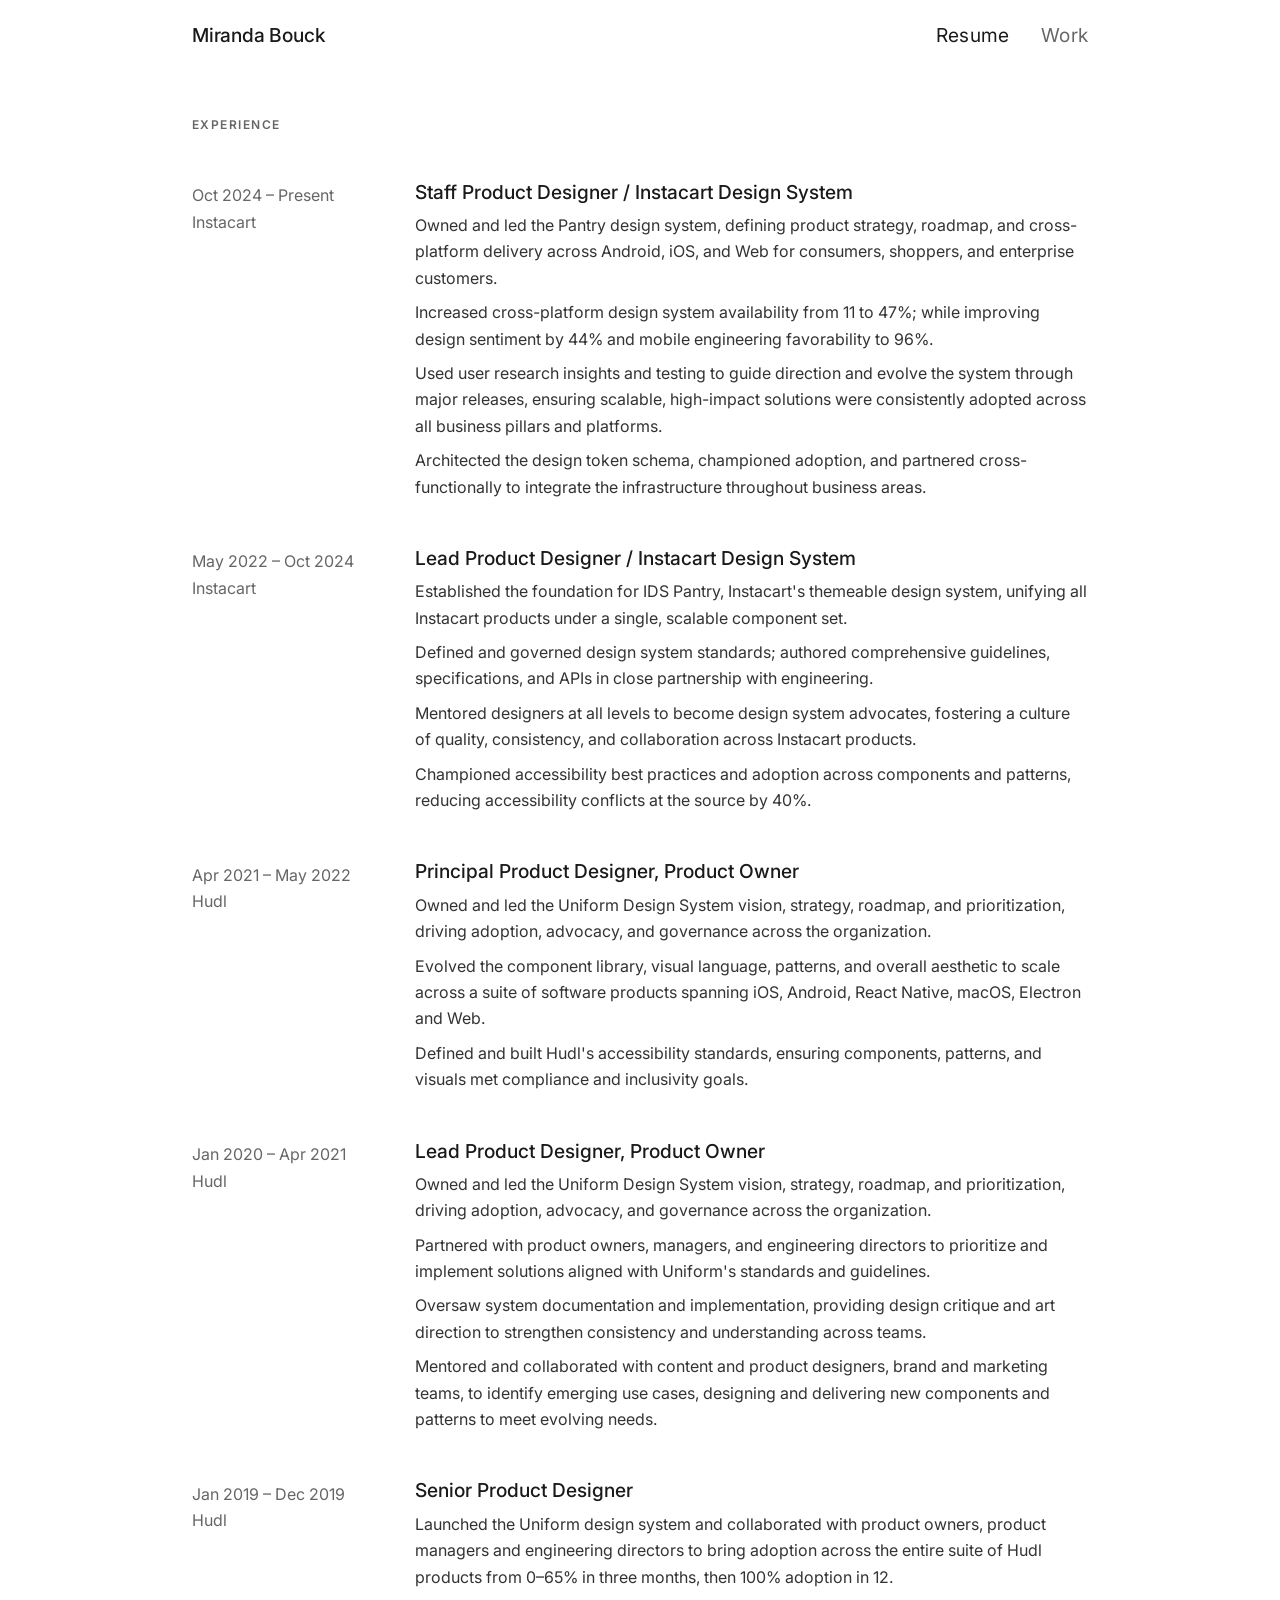
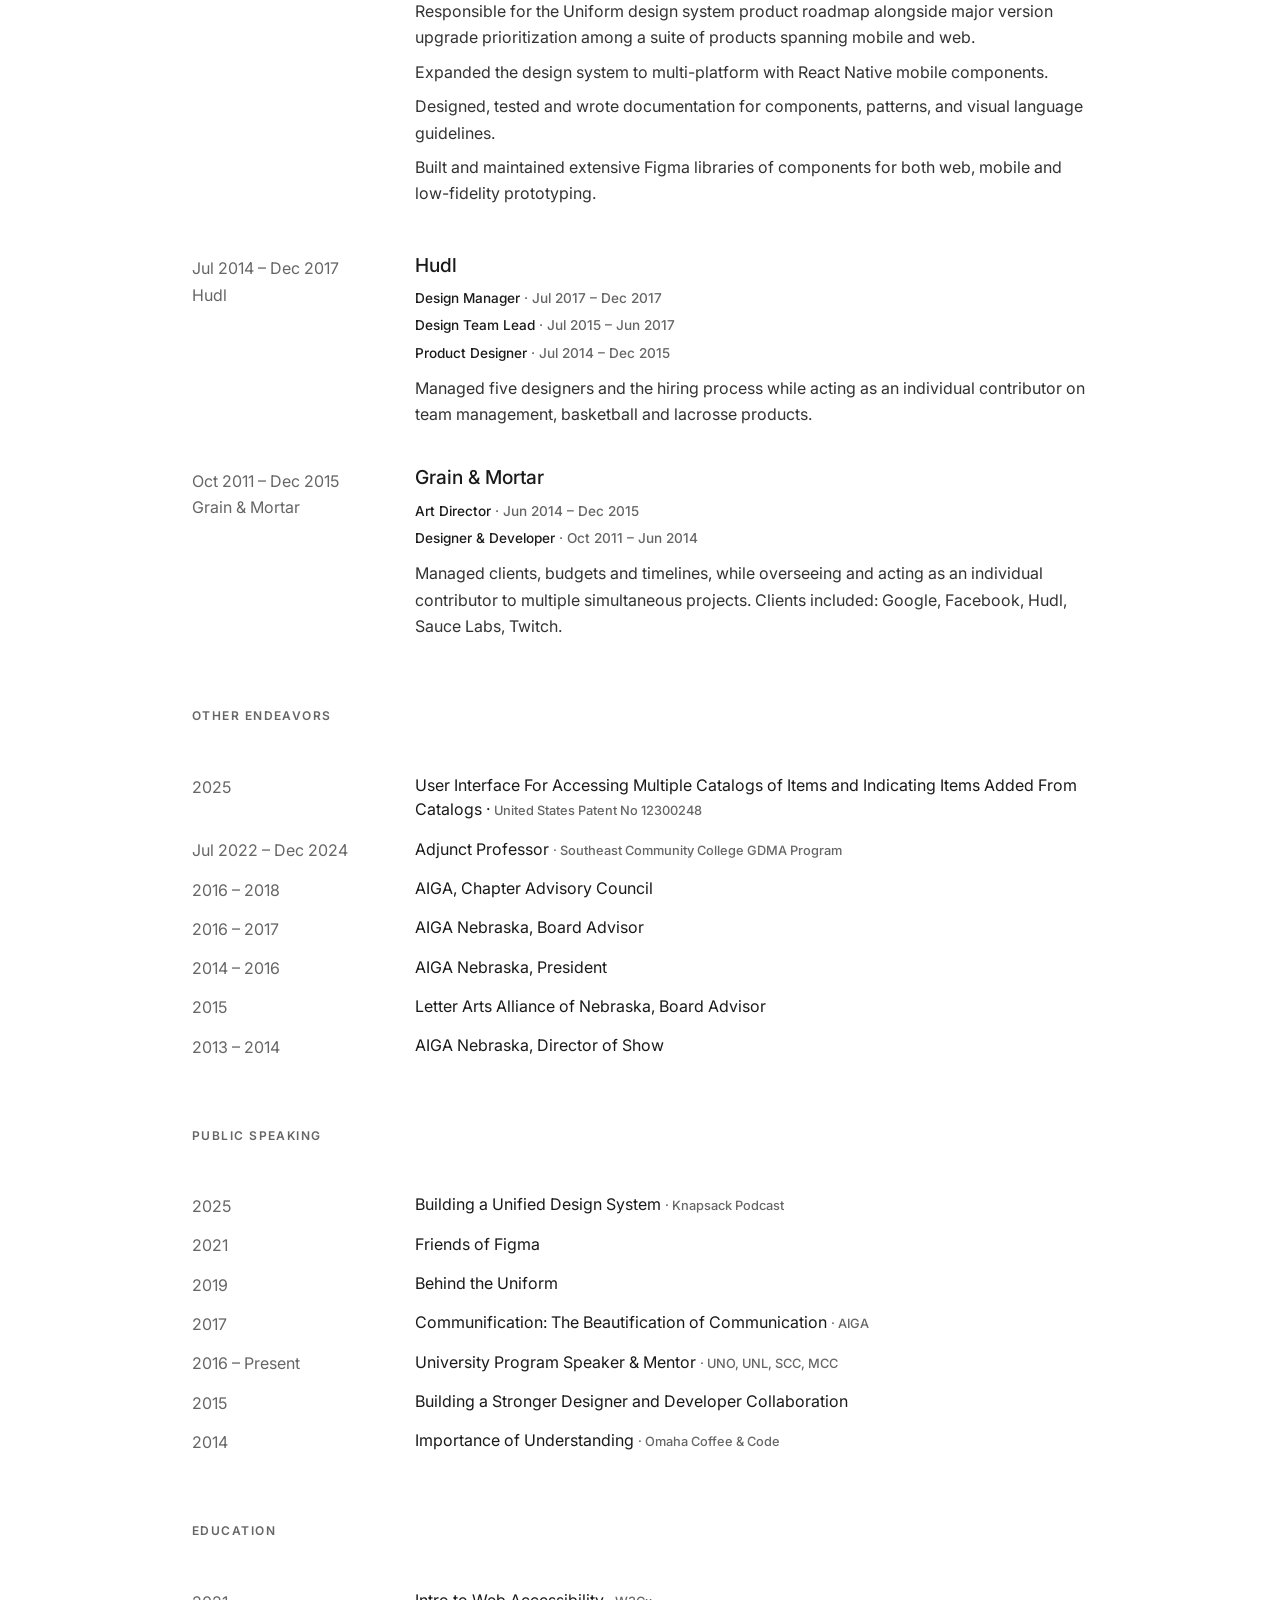
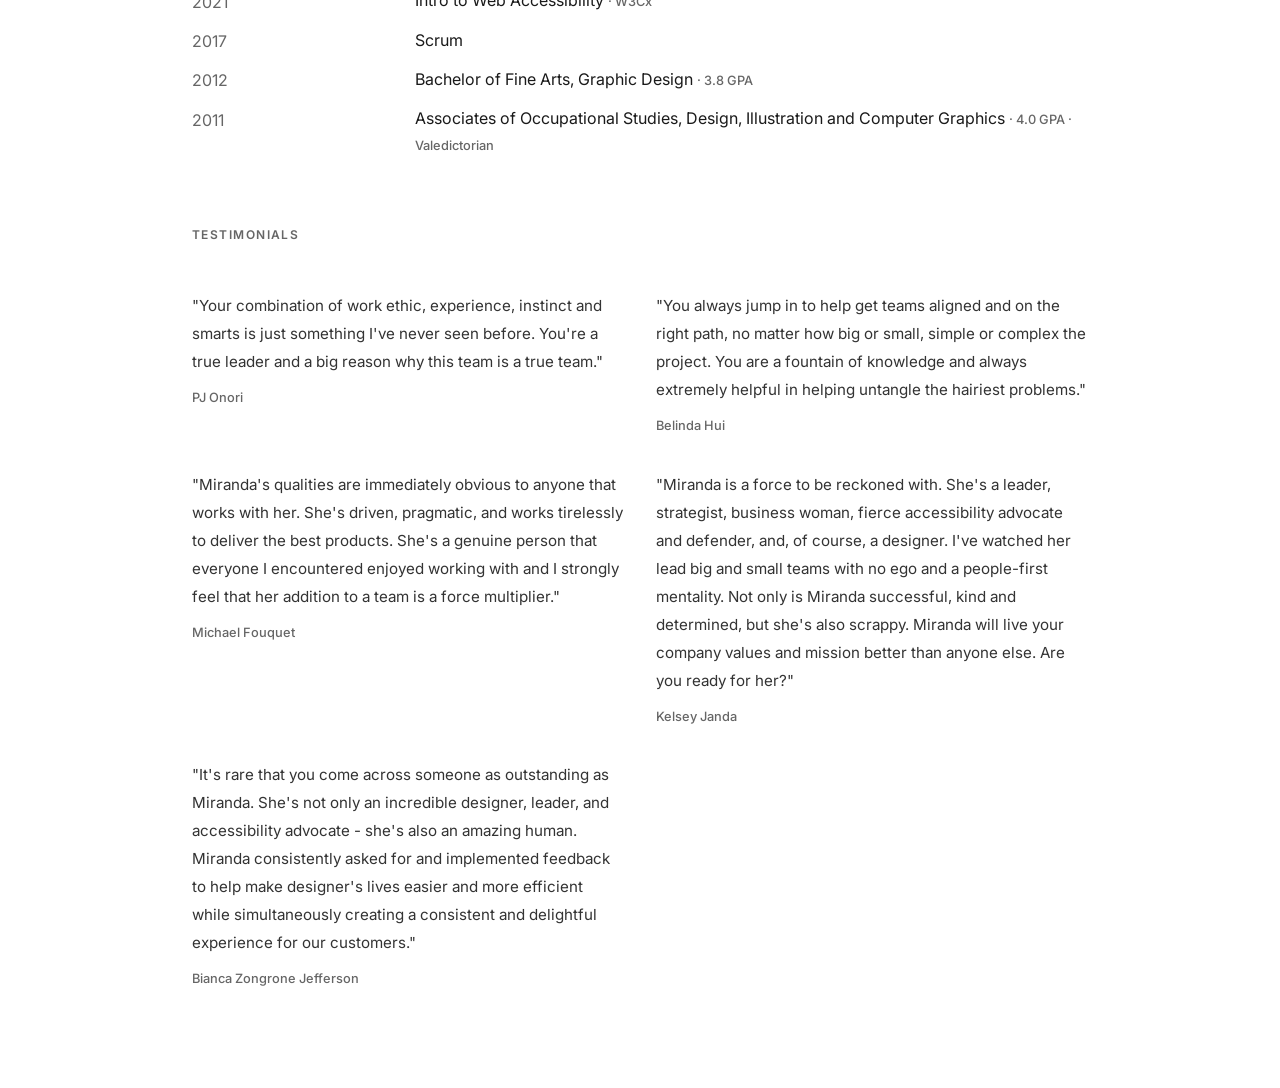
==== resume/index.html @ 01f00741 "update slugs consolidate css" ====
<!DOCTYPE html>
<html lang="en">
<head>
  <meta charset="UTF-8" />
  <meta name="viewport" content="width=device-width, initial-scale=1.0" />
  <title>Miranda Bouck — Resume</title>
  <link rel="preconnect" href="https://fonts.googleapis.com" />
  <link rel="preconnect" href="https://fonts.gstatic.com" crossorigin />
  <link href="https://fonts.googleapis.com/css2?family=Inter:wght@400;500;600&display=swap" rel="stylesheet" />
  <link rel="stylesheet" href="../styles.css" />
</head>
<body>

  <header>
    <nav>
      <a href="/" class="nav-logo">Miranda Bouck</a>
      <ul class="nav-links">
        <li><a href="/resume" class="active">Resume</a></li>
        <li><a href="/work">Work</a></li>
      </ul>
    </nav>
  </header>

  <main>

    <!-- Experience -->
    <section>
      <h2>Experience</h2>

      <div class="experience-entry">
        <div class="entry-meta">
          <div class="entry-date">Oct 2024 – Present</div>
          <div class="entry-company">Instacart</div>
        </div>
        <div class="entry-content">
          <div class="entry-title">Staff Product Designer / Instacart Design System</div>
          <ul class="entry-bullets">
            <li>Owned and led the Pantry design system, defining product strategy, roadmap, and cross-platform delivery across Android, iOS, and Web for consumers, shoppers, and enterprise customers.</li>
            <li>Increased cross-platform design system availability from 11 to 47%; while improving design sentiment by 44% and mobile engineering favorability to 96%.</li>
            <li>Used user research insights and testing to guide direction and evolve the system through major releases, ensuring scalable, high-impact solutions were consistently adopted across all business pillars and platforms.</li>
            <li>Architected the design token schema, championed adoption, and partnered cross-functionally to integrate the infrastructure throughout business areas.</li>
          </ul>
        </div>
      </div>

      <div class="experience-entry">
        <div class="entry-meta">
          <div class="entry-date">May 2022 – Oct 2024</div>
          <div class="entry-company">Instacart</div>
        </div>
        <div class="entry-content">
          <div class="entry-title">Lead Product Designer / Instacart Design System</div>
          <ul class="entry-bullets">
            <li>Established the foundation for IDS Pantry, Instacart's themeable design system, unifying all Instacart products under a single, scalable component set.</li>
            <li>Defined and governed design system standards; authored comprehensive guidelines, specifications, and APIs in close partnership with engineering.</li>
            <li>Mentored designers at all levels to become design system advocates, fostering a culture of quality, consistency, and collaboration across Instacart products.</li>
            <li>Championed accessibility best practices and adoption across components and patterns, reducing accessibility conflicts at the source by 40%.</li>
          </ul>
        </div>
      </div>

      <div class="experience-entry">
        <div class="entry-meta">
          <div class="entry-date">Apr 2021 – May 2022</div>
          <div class="entry-company">Hudl</div>
        </div>
        <div class="entry-content">
          <div class="entry-title">Principal Product Designer, Product Owner</div>
          <ul class="entry-bullets">
            <li>Owned and led the Uniform Design System vision, strategy, roadmap, and prioritization, driving adoption, advocacy, and governance across the organization.</li>
            <li>Evolved the component library, visual language, patterns, and overall aesthetic to scale across a suite of software products spanning iOS, Android, React Native, macOS, Electron and Web.</li>
            <li>Defined and built Hudl's accessibility standards, ensuring components, patterns, and visuals met compliance and inclusivity goals.</li>
          </ul>
        </div>
      </div>

      <div class="experience-entry">
        <div class="entry-meta">
          <div class="entry-date">Jan 2020 – Apr 2021</div>
          <div class="entry-company">Hudl</div>
        </div>
        <div class="entry-content">
          <div class="entry-title">Lead Product Designer, Product Owner</div>
          <ul class="entry-bullets">
            <li>Owned and led the Uniform Design System vision, strategy, roadmap, and prioritization, driving adoption, advocacy, and governance across the organization.</li>
            <li>Partnered with product owners, managers, and engineering directors to prioritize and implement solutions aligned with Uniform's standards and guidelines.</li>
            <li>Oversaw system documentation and implementation, providing design critique and art direction to strengthen consistency and understanding across teams.</li>
            <li>Mentored and collaborated with content and product designers, brand and marketing teams, to identify emerging use cases, designing and delivering new components and patterns to meet evolving needs.</li>
          </ul>
        </div>
      </div>

      <div class="experience-entry">
        <div class="entry-meta">
          <div class="entry-date">Jan 2019 – Dec 2019</div>
          <div class="entry-company">Hudl</div>
        </div>
        <div class="entry-content">
          <div class="entry-title">Senior Product Designer</div>
          <ul class="entry-bullets">
            <li>Launched the Uniform design system and collaborated with product owners, product managers and engineering directors to bring adoption across the entire suite of Hudl products from 0–65% in three months, then 100% adoption in 12.</li>
            <li>Responsible for the Uniform design system product roadmap alongside major version upgrade prioritization among a suite of products spanning mobile and web.</li>
            <li>Expanded the design system to multi-platform with React Native mobile components.</li>
            <li>Designed, tested and wrote documentation for components, patterns, and visual language guidelines.</li>
            <li>Built and maintained extensive Figma libraries of components for both web, mobile and low-fidelity prototyping.</li>
          </ul>
        </div>
      </div>

      <div class="experience-entry">
        <div class="entry-meta">
          <div class="entry-date">Jul 2014 – Dec 2017</div>
          <div class="entry-company">Hudl</div>
        </div>
        <div class="entry-content">
          <div class="entry-title">Hudl</div>
          <ul class="entry-roles">
            <li><span class="role-title">Design Manager</span> · Jul 2017 – Dec 2017</li>
            <li><span class="role-title">Design Team Lead</span> · Jul 2015 – Jun 2017</li>
            <li><span class="role-title">Product Designer</span> · Jul 2014 – Dec 2015</li>
          </ul>
          <p class="entry-description">Managed five designers and the hiring process while acting as an individual contributor on team management, basketball and lacrosse products.</p>
        </div>
      </div>

      <div class="experience-entry">
        <div class="entry-meta">
          <div class="entry-date">Oct 2011 – Dec 2015</div>
          <div class="entry-company">Grain &amp; Mortar</div>
        </div>
        <div class="entry-content">
          <div class="entry-title">Grain &amp; Mortar</div>
          <ul class="entry-roles">
            <li><span class="role-title">Art Director</span> · Jun 2014 – Dec 2015</li>
            <li><span class="role-title">Designer &amp; Developer</span> · Oct 2011 – Jun 2014</li>
          </ul>
          <p class="entry-description">Managed clients, budgets and timelines, while overseeing and acting as an individual contributor to multiple simultaneous projects. Clients included: Google, Facebook, Hudl, Sauce Labs, Twitch.</p>
        </div>
      </div>
    </section>

    <!-- Other Endeavors -->
    <section>
      <h2>Other Endeavors</h2>

      <div class="list-entry">
        <div class="list-date">2025</div>
        <div class="list-content">User Interface For Accessing Multiple Catalogs of Items and Indicating Items Added From Catalogs · <span class="sub">United States Patent No 12300248</span></div>
      </div>
      <div class="list-entry">
        <div class="list-date">Jul 2022 – Dec 2024</div>
        <div class="list-content">Adjunct Professor <span class="sub">· Southeast Community College GDMA Program</span></div>
      </div>
      <div class="list-entry">
        <div class="list-date">2016 – 2018</div>
        <div class="list-content">AIGA, Chapter Advisory Council</div>
      </div>
      <div class="list-entry">
        <div class="list-date">2016 – 2017</div>
        <div class="list-content">AIGA Nebraska, Board Advisor</div>
      </div>
      <div class="list-entry">
        <div class="list-date">2014 – 2016</div>
        <div class="list-content">AIGA Nebraska, President</div>
      </div>
      <div class="list-entry">
        <div class="list-date">2015</div>
        <div class="list-content">Letter Arts Alliance of Nebraska, Board Advisor</div>
      </div>
      <div class="list-entry">
        <div class="list-date">2013 – 2014</div>
        <div class="list-content">AIGA Nebraska, Director of Show</div>
      </div>
    </section>

    <!-- Public Speaking -->
    <section>
      <h2>Public Speaking</h2>

      <div class="list-entry">
        <div class="list-date">2025</div>
        <div class="list-content">Building a Unified Design System <span class="sub">· Knapsack Podcast</span></div>
      </div>
      <div class="list-entry">
        <div class="list-date">2021</div>
        <div class="list-content">Friends of Figma</div>
      </div>
      <div class="list-entry">
        <div class="list-date">2019</div>
        <div class="list-content">Behind the Uniform</div>
      </div>
      <div class="list-entry">
        <div class="list-date">2017</div>
        <div class="list-content">Communification: The Beautification of Communication <span class="sub">· AIGA</span></div>
      </div>
      <div class="list-entry">
        <div class="list-date">2016 – Present</div>
        <div class="list-content">University Program Speaker &amp; Mentor <span class="sub">· UNO, UNL, SCC, MCC</span></div>
      </div>
      <div class="list-entry">
        <div class="list-date">2015</div>
        <div class="list-content">Building a Stronger Designer and Developer Collaboration</div>
      </div>
      <div class="list-entry">
        <div class="list-date">2014</div>
        <div class="list-content">Importance of Understanding <span class="sub">· Omaha Coffee &amp; Code</span></div>
      </div>
    </section>

    <!-- Education -->
    <section>
      <h2>Education</h2>

      <div class="list-entry">
        <div class="list-date">2021</div>
        <div class="list-content">Intro to Web Accessibility <span class="sub">· W3Cx</span></div>
      </div>
      <div class="list-entry">
        <div class="list-date">2017</div>
        <div class="list-content">Scrum</div>
      </div>
      <div class="list-entry">
        <div class="list-date">2012</div>
        <div class="list-content">Bachelor of Fine Arts, Graphic Design <span class="sub">· 3.8 GPA</span></div>
      </div>
      <div class="list-entry">
        <div class="list-date">2011</div>
        <div class="list-content">Associates of Occupational Studies, Design, Illustration and Computer Graphics <span class="sub">· 4.0 GPA · Valedictorian</span></div>
      </div>
    </section>

    <!-- Testimonials -->
    <section>
      <h2>Testimonials</h2>

      <div class="testimonials-grid">
      <div class="testimonial">
        <blockquote>"Your combination of work ethic, experience, instinct and smarts is just something I've never seen before. You're a true leader and a big reason why this team is a true team."</blockquote>
        <cite>PJ Onori</cite>
      </div>

      <div class="testimonial">
        <blockquote>"You always jump in to help get teams aligned and on the right path, no matter how big or small, simple or complex the project. You are a fountain of knowledge and always extremely helpful in helping untangle the hairiest problems."</blockquote>
        <cite>Belinda Hui</cite>
      </div>

      <div class="testimonial">
        <blockquote>"Miranda's qualities are immediately obvious to anyone that works with her. She's driven, pragmatic, and works tirelessly to deliver the best products. She's a genuine person that everyone I encountered enjoyed working with and I strongly feel that her addition to a team is a force multiplier."</blockquote>
        <cite>Michael Fouquet</cite>
      </div>

      <div class="testimonial">
        <blockquote>"Miranda is a force to be reckoned with. She's a leader, strategist, business woman, fierce accessibility advocate and defender, and, of course, a designer. I've watched her lead big and small teams with no ego and a people-first mentality. Not only is Miranda successful, kind and determined, but she's also scrappy. Miranda will live your company values and mission better than anyone else. Are you ready for her?"</blockquote>
        <cite>Kelsey Janda</cite>
      </div>

      <div class="testimonial">
        <blockquote>"It's rare that you come across someone as outstanding as Miranda. She's not only an incredible designer, leader, and accessibility advocate - she's also an amazing human. Miranda consistently asked for and implemented feedback to help make designer's lives easier and more efficient while simultaneously creating a consistent and delightful experience for our customers."</blockquote>
        <cite>Bianca Zongrone Jefferson</cite>
      </div>
      </div><!-- end testimonials-grid -->

    </section>

  </main>

</body>
</html>
---- styles.css ----
/* ============================================
   Miranda Bouck — Portfolio
   ============================================ */

*, *::before, *::after {
  box-sizing: border-box;
  margin: 0;
  padding: 0;
}

:root {
  --color-bg: #ffffff;
  --color-text: #1a1a1a;
  --color-muted: #666666;
  --color-border: #e0e0e0;
  --font-sans: 'Inter', -apple-system, BlinkMacSystemFont, 'Segoe UI', Helvetica, Arial, sans-serif;
  --max-width: 960px;
  --nav-height: 72px;
  --col-left: 175px;
  --col-gap: 3rem;
}

html {
  font-size: 16px;
  -webkit-font-smoothing: antialiased;
  -moz-osx-font-smoothing: grayscale;
}

body {
  background-color: var(--color-bg);
  color: var(--color-text);
  font-family: var(--font-sans);
  line-height: 1.6rem;
}

a {
  color: inherit;
  text-decoration: none;
}

/* ============================================
   Header & Navigation
   ============================================ */

header {
  position: fixed;
  top: 0;
  left: 0;
  right: 0;
  z-index: 100;
  background-color: var(--color-bg);
  height: var(--nav-height);
}

nav {
  max-width: var(--max-width);
  margin: 0 auto;
  padding: 0 2rem;
  height: 100%;
  display: flex;
  align-items: center;
  justify-content: space-between;
}

.nav-logo {
  font-size: 1.2rem;
  font-weight: 500;
  letter-spacing: -0.01em;
}

.nav-logo:hover {
  opacity: 0.6;
}

.nav-links {
  display: flex;
  gap: 2rem;
  list-style: none;
}

.nav-links a {
  font-size: 1.2rem;
  font-weight: 400;
  color: var(--color-muted);
  transition: color 0.2s, opacity 0.2s;
  letter-spacing: 0.01em;
}

.nav-links a:hover {
  opacity: 0.6;
  text-decoration: underline;
  text-underline-offset: 3px;
}

.nav-links a.active {
  color: var(--color-text);
}

/* ============================================
   Main Layout
   ============================================ */

main {
  max-width: var(--max-width);
  margin: 0 auto;
  padding: calc(var(--nav-height) + 2.5rem) 2rem 6rem;
}

/* ============================================
   Home Page
   ============================================ */

.home-bio {
  max-width: 680px;
}

.home-bio p {
  font-size: 1rem;
  line-height: 1.75rem;
  margin-bottom: 1.75rem;
}

.home-bio p:last-of-type {
  margin-bottom: 0;
}

/* Shared link affordance */

.home-bio a,
.entry-title a {
  text-decoration: underline;
  text-underline-offset: 3px;
  transition: opacity 0.2s;
}

.home-bio a:hover,
.entry-title a:hover {
  opacity: 0.5;
}

/* ============================================
   Sections (Resume & Work)
   ============================================ */

section {
  margin-bottom: 4rem;
}

section:last-child {
  margin-bottom: 0;
}

section > h2 {
  font-size: 0.75rem;
  font-weight: 600;
  letter-spacing: 0.12em;
  text-transform: uppercase;
  color: var(--color-muted);
  margin-bottom: 2rem;
  padding-bottom: 0.75rem;
}

/* Two-column grid */

.experience-entry,
.list-entry {
  display: grid;
  grid-template-columns: var(--col-left) 1fr;
  gap: 0 var(--col-gap);
}

.experience-entry.single-col {
  display: block;
}

.experience-entry {
  margin-bottom: 2.5rem;
}

.experience-entry:last-child {
  margin-bottom: 0;
}

.list-entry {
  margin-bottom: 0.85rem;
  line-height: 1.5rem;
}

.list-entry:last-child {
  margin-bottom: 0;
}

/* Left column */

.entry-meta {
  padding-top: 0.1rem;
}

.entry-date,
.entry-company,
.list-date {
  font-size: 1rem;
  color: var(--color-muted);
}

.entry-date {
  line-height: 1.5rem;
  white-space: nowrap;
}

.entry-company {
  margin-top: 0.15rem;
}

.list-date {
  padding-top: 0.1rem;
}

/* Right column */

.entry-title {
  display: flex;
  align-items: baseline;
  gap: 0.4rem;
  font-size: 1.2rem;
  font-weight: 500;
  margin-bottom: 0.6rem;
  line-height: 1.3rem;
}

.work-lock {
  font-size: 0.75em;
  vertical-align: top;
  filter: grayscale(1);
  opacity: 0.8;
}

.entry-bullets {
  list-style: none;
  padding: 0;
}

.entry-bullets li,
.entry-description {
  font-size: 1rem;
  color: #333;
  line-height: 1.65rem;
}

.entry-bullets li {
  margin-bottom: 0.5rem;
}

.entry-description {
  margin-top: 0.4rem;
}

/* Grouped roles */

.entry-roles {
  list-style: none;
  margin-bottom: 0.5rem;
}

.entry-roles li {
  font-size: 0.85rem;
  color: var(--color-muted);
  line-height: 1.7rem;
  font-weight: 500;
}

.entry-roles .role-title {
  color: var(--color-text);
}

/* Shared small muted label */

.list-content .sub,
.testimonial cite {
  font-size: 0.8rem;
  color: var(--color-muted);
  font-weight: 500;
}

.testimonial cite {
  font-style: normal;
}

/* Testimonials */

.testimonials-grid {
  display: grid;
  grid-template-columns: 1fr 1fr;
  gap: 2rem;
}

.testimonial blockquote {
  font-size: 0.95rem;
  line-height: 1.75rem;
  color: #333;
  margin-bottom: 0.5rem;
}

/* ============================================
   Responsive
   ============================================ */

@media (max-width: 700px) {
  main {
    padding-top: calc(var(--nav-height) + 3rem);
  }

  .experience-entry,
  .list-entry {
    grid-template-columns: 1fr;
    gap: 0.25rem;
  }

  .entry-meta {
    display: flex;
    gap: 0.5rem;
    align-items: baseline;
  }

  .entry-company::before {
    content: '·';
    margin-right: 0.5rem;
  }

  .testimonials-grid {
    grid-template-columns: 1fr;
  }
}
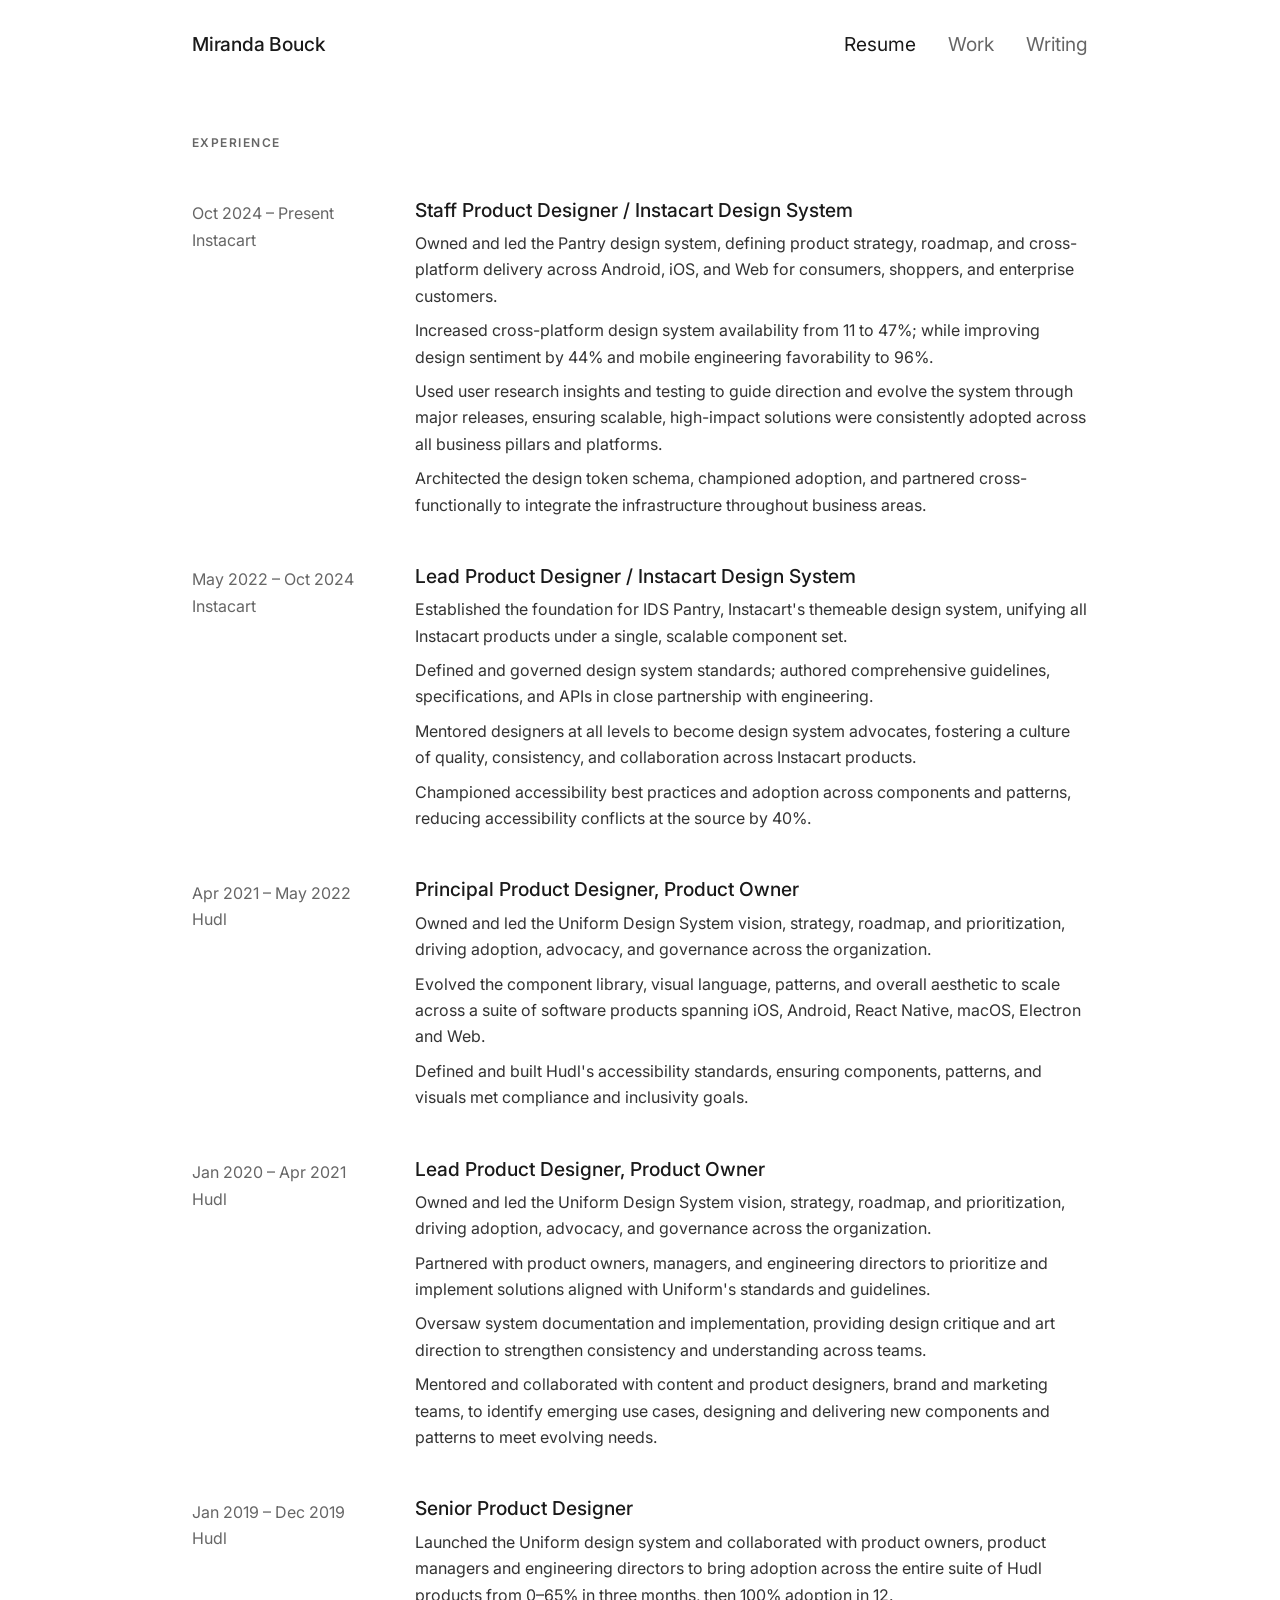
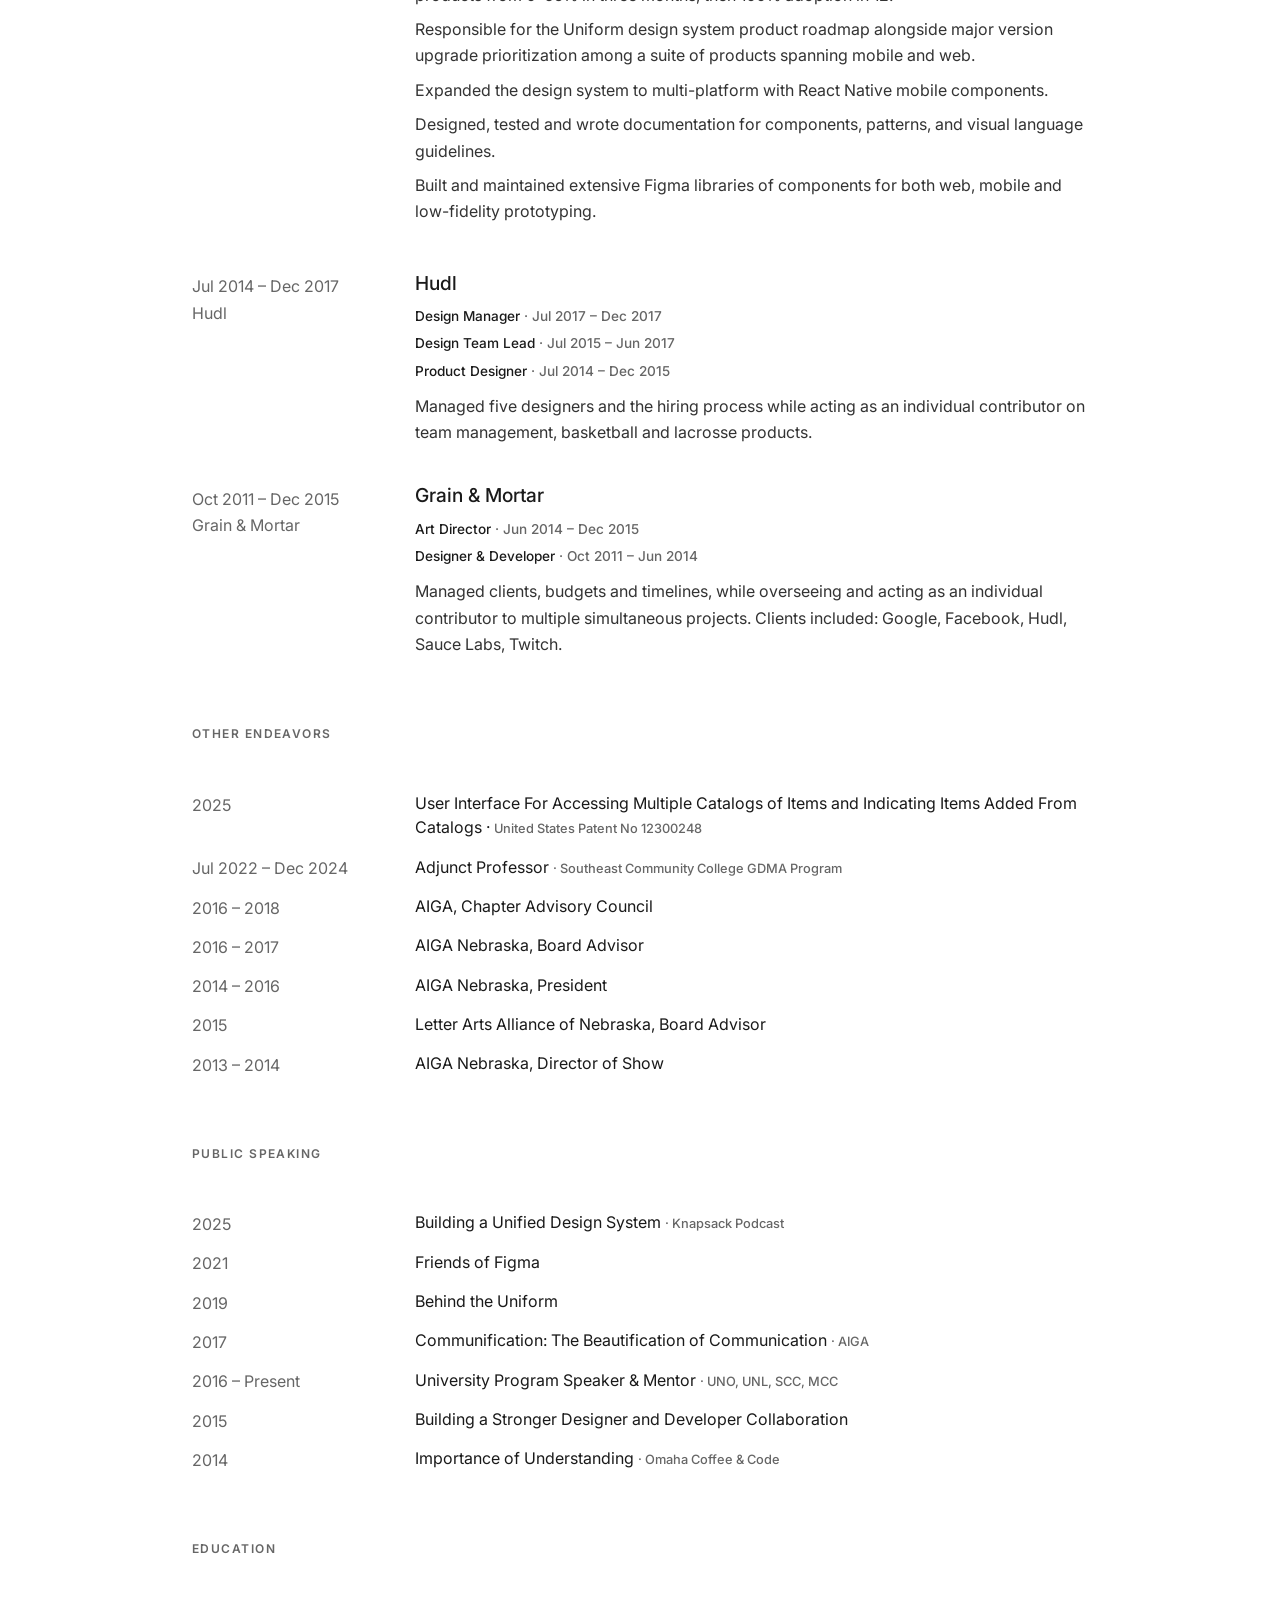
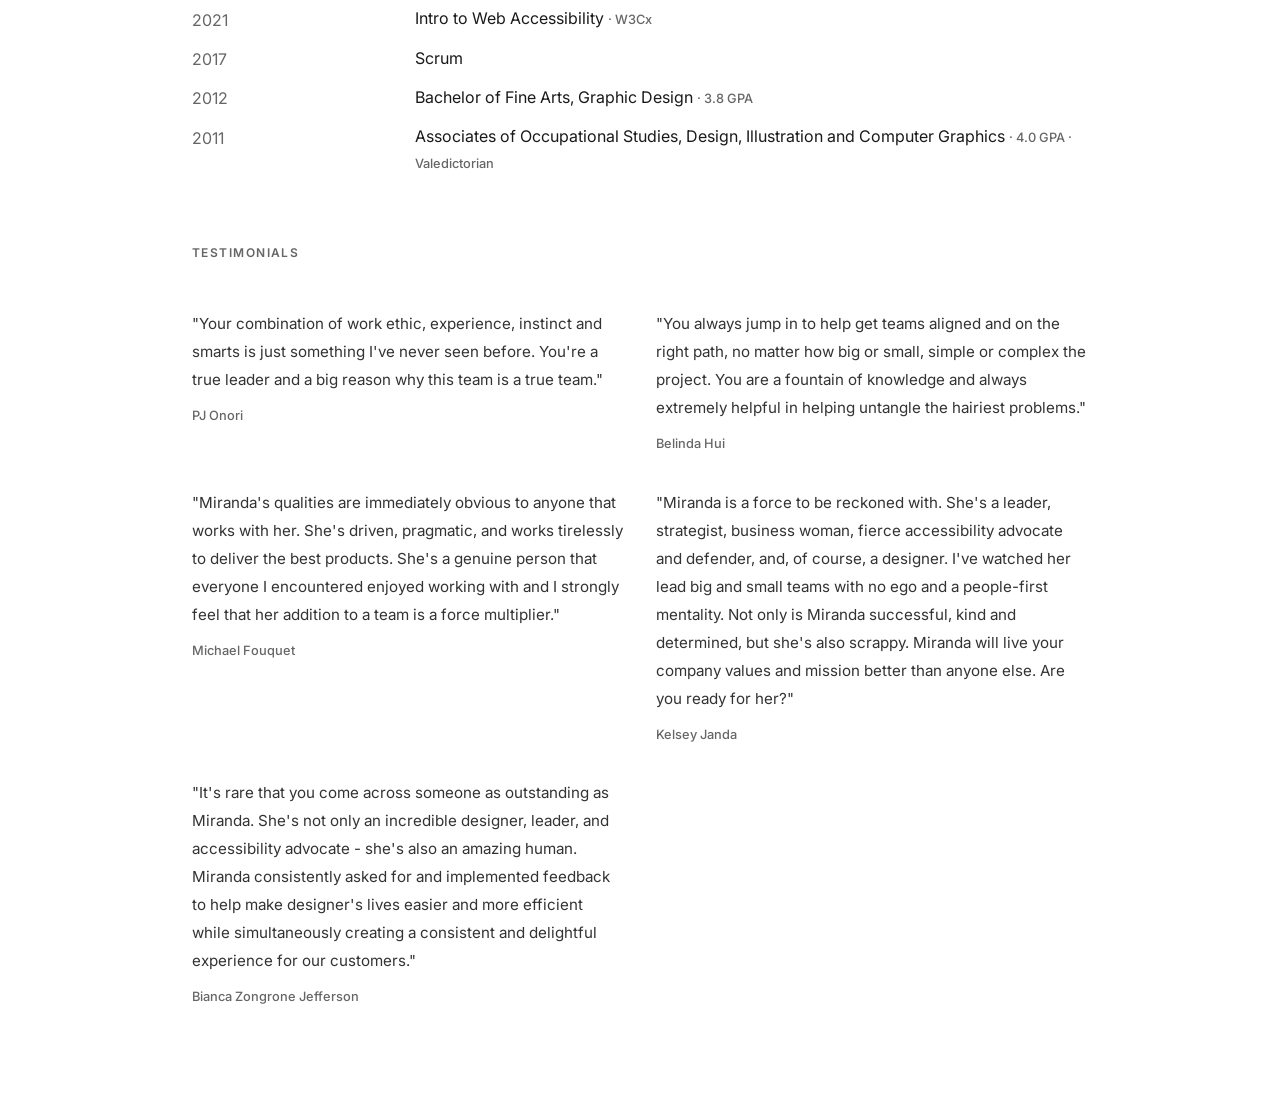
==== commit 07021691: "adds writing section" ====
--- a/resume/index.html
+++ b/resume/index.html
@@ -17,6 +17,7 @@
       <ul class="nav-links">
         <li><a href="/resume" class="active">Resume</a></li>
         <li><a href="/work">Work</a></li>
+        <li><a href="/writing">Writing</a></li>
       </ul>
     </nav>
   </header>
--- a/styles.css
+++ b/styles.css
@@ -15,7 +15,7 @@
   --color-border: #e0e0e0;
   --font-sans: 'Inter', -apple-system, BlinkMacSystemFont, 'Segoe UI', Helvetica, Arial, sans-serif;
   --max-width: 960px;
-  --nav-height: 72px;
+  --nav-height: 90px;
   --col-left: 175px;
   --col-gap: 3rem;
 }
@@ -83,7 +83,6 @@
   font-weight: 400;
   color: var(--color-muted);
   transition: color 0.2s, opacity 0.2s;
-  letter-spacing: 0.01em;
 }
 
 .nav-links a:hover {
@@ -302,6 +301,54 @@
 }
 
 /* ============================================
+   Writing / Post
+   ============================================ */
+
+.post {
+  max-width: 680px;
+}
+
+.post-header {
+  margin-bottom: 2.5rem;
+}
+
+.post-title {
+  font-size: 1.5rem;
+  font-weight: 500;
+  line-height: 1.3;
+  margin-bottom: 0.4rem;
+}
+
+.post-date {
+  display: block;
+  font-size: 1rem;
+  color: var(--color-muted);
+  margin-bottom: 1.5rem;
+}
+
+.post-body p {
+  font-size: 1rem;
+  line-height: 1.75rem;
+  margin-bottom: 1.75rem;
+}
+
+.post-body p:last-child {
+  margin-bottom: 0;
+}
+
+/* Writing list link affordance */
+
+.list-content a {
+  text-decoration: underline;
+  text-underline-offset: 3px;
+  transition: opacity 0.2s;
+}
+
+.list-content a:hover {
+  opacity: 0.5;
+}
+
+/* ============================================
    Responsive
    ============================================ */
 
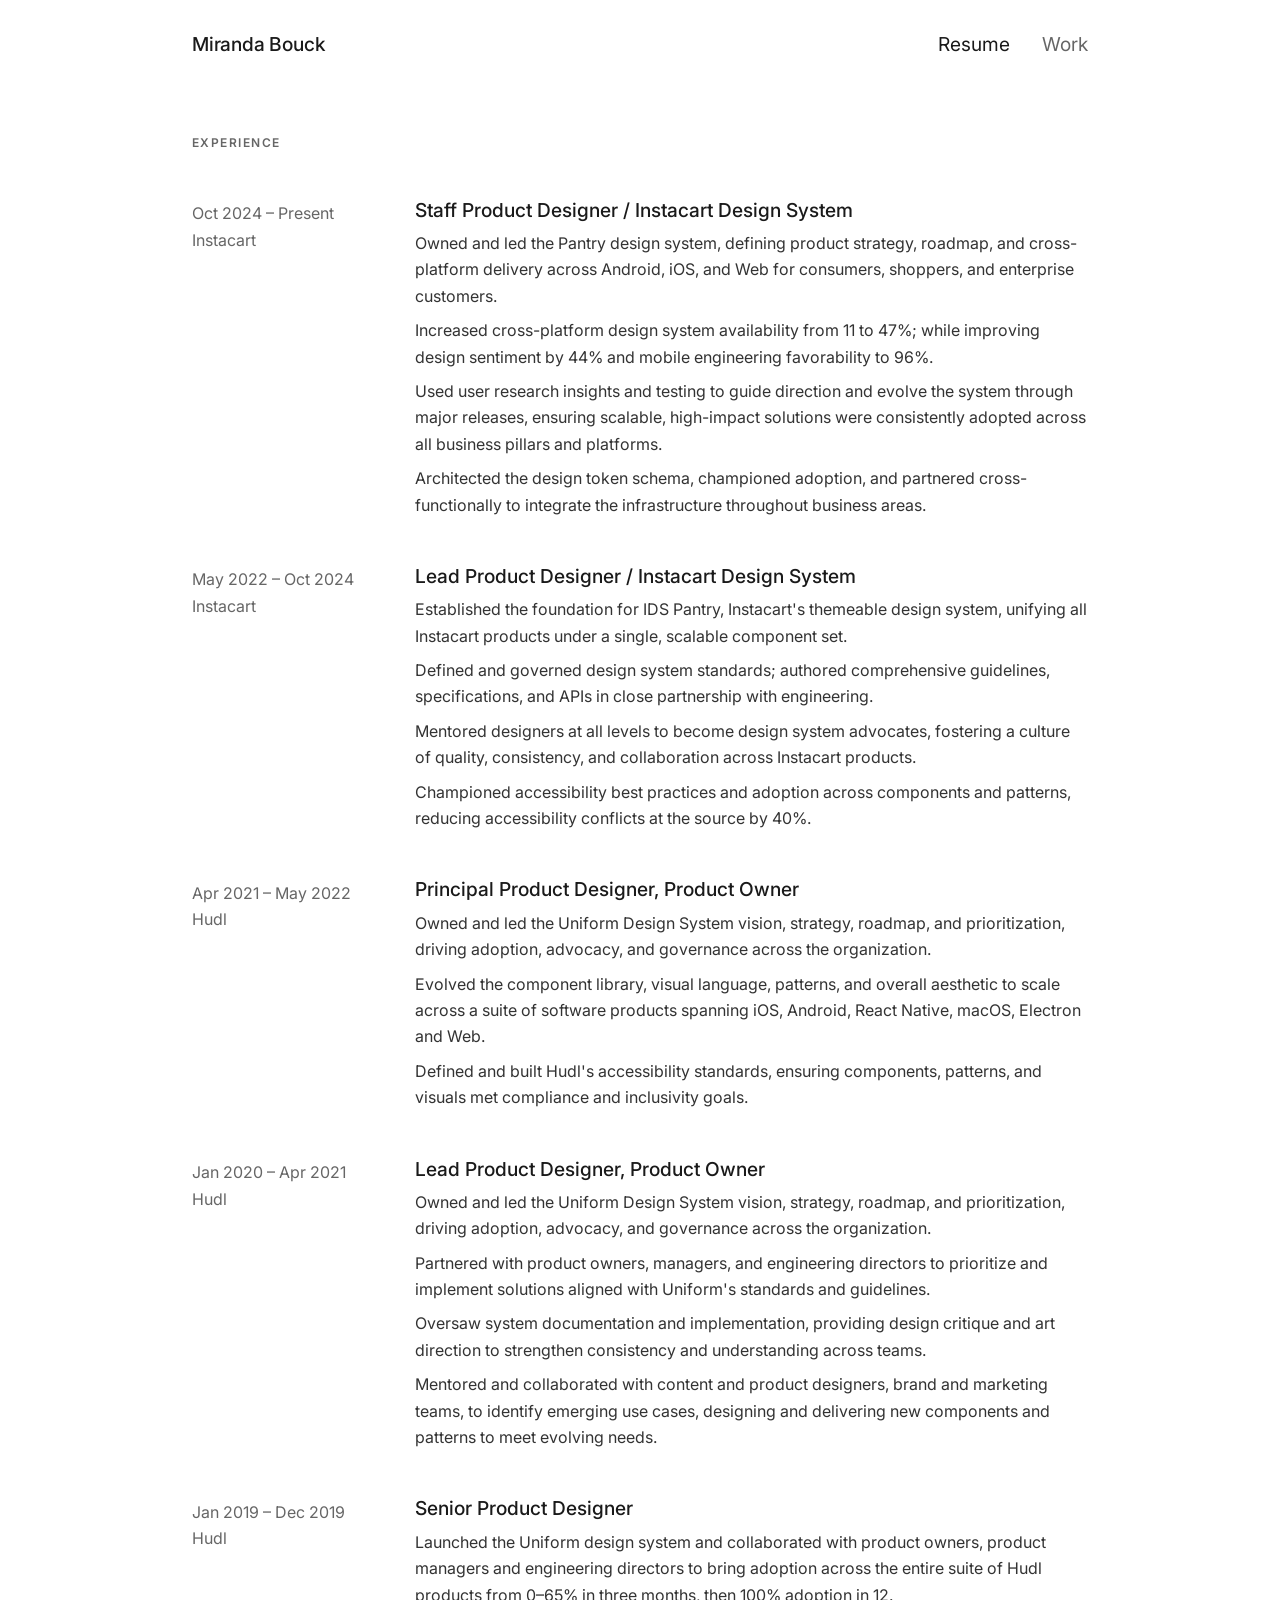
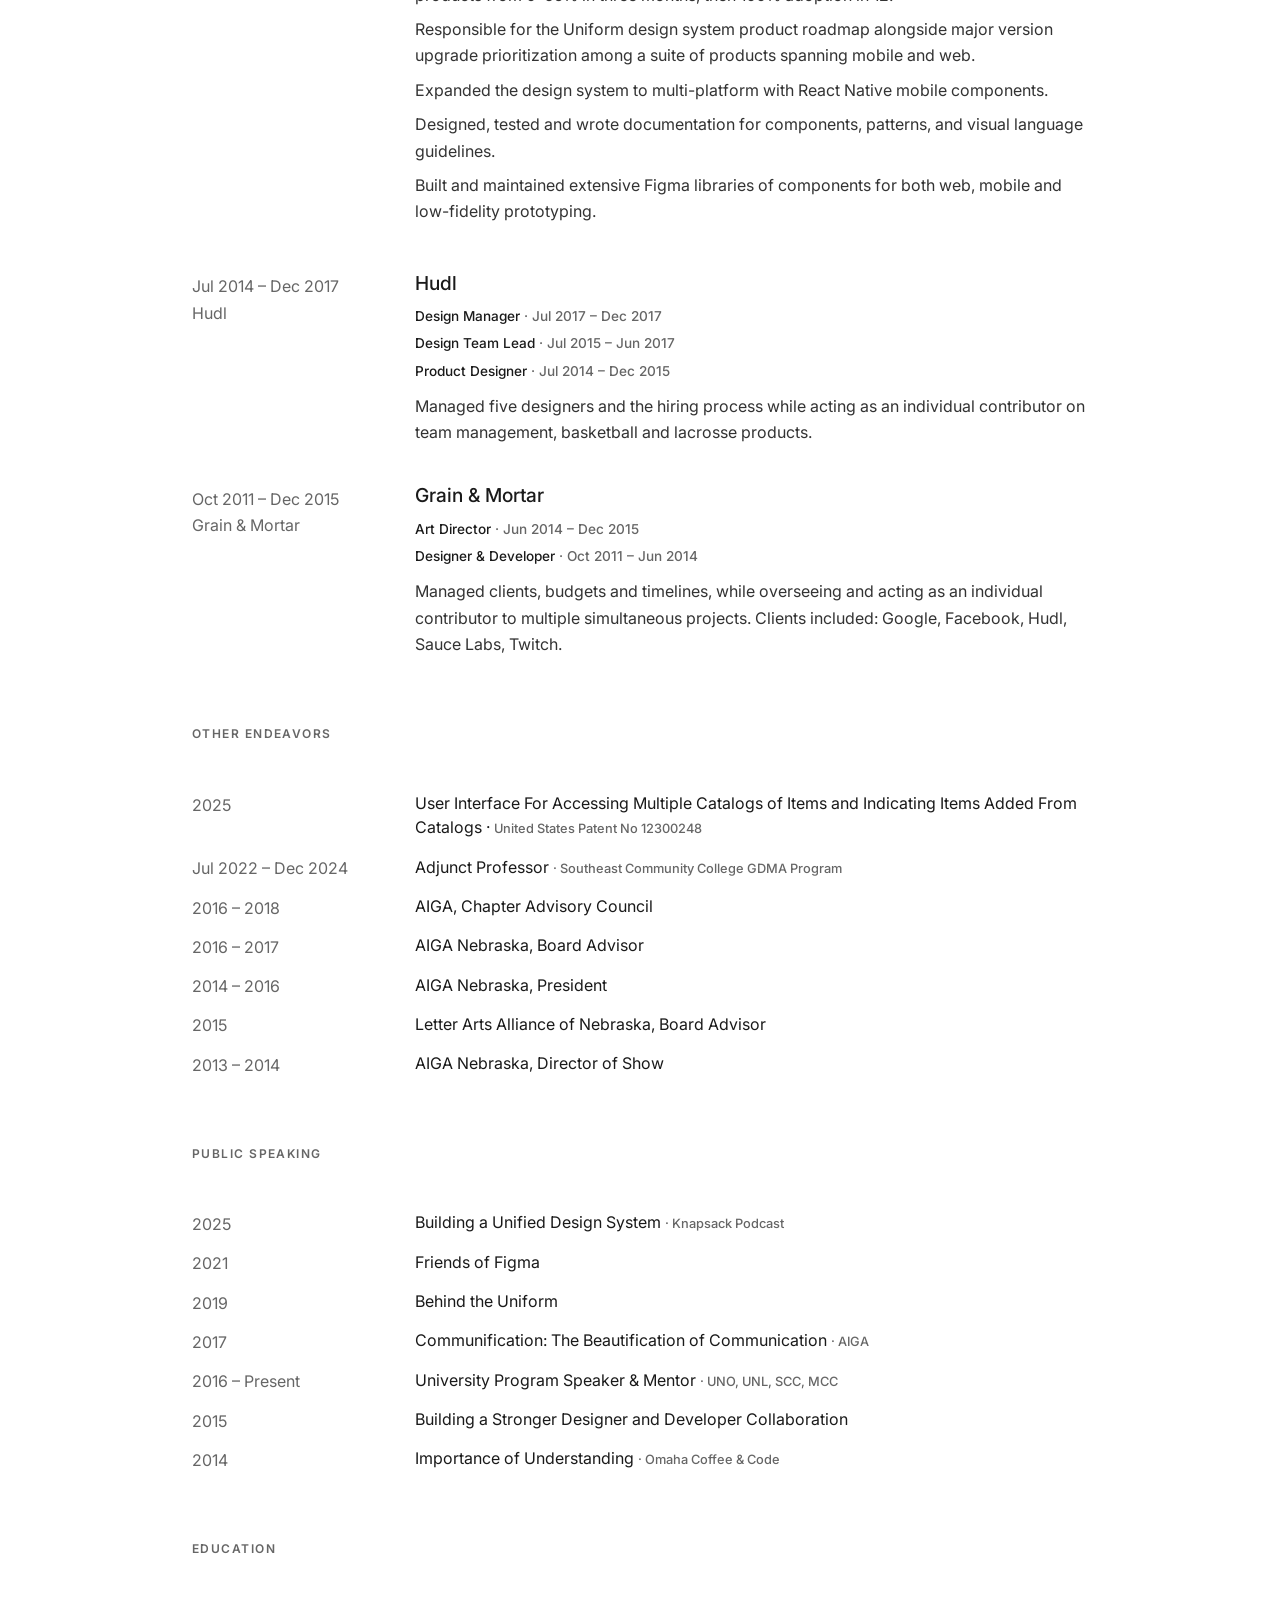
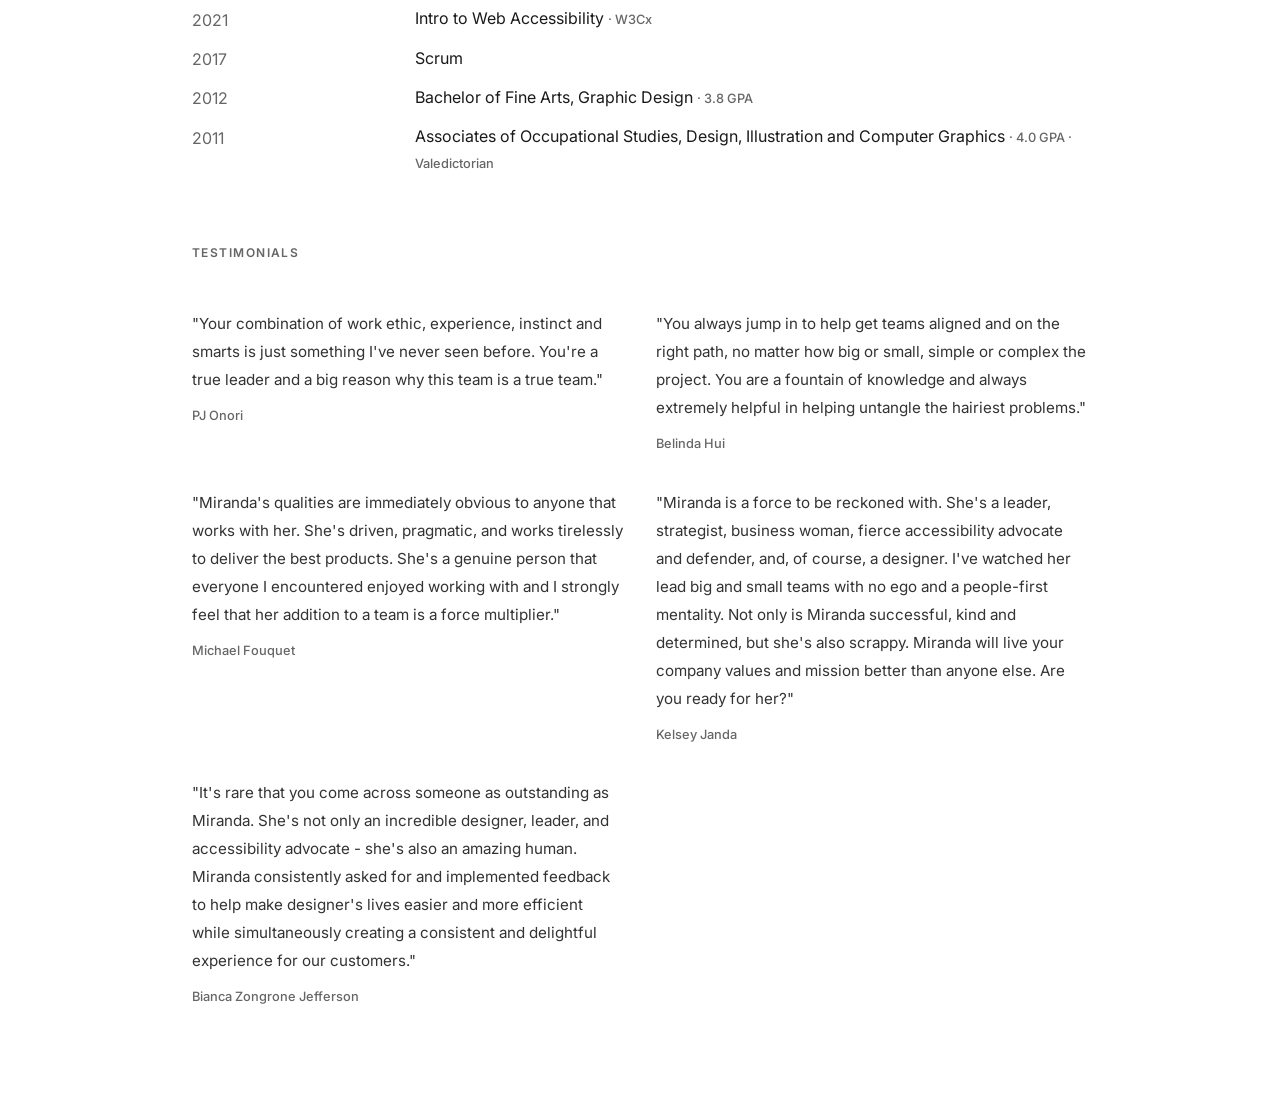
==== commit e2e52a31: "remove writing" ====
--- a/resume/index.html
+++ b/resume/index.html
@@ -17,7 +17,6 @@
       <ul class="nav-links">
         <li><a href="/resume" class="active">Resume</a></li>
         <li><a href="/work">Work</a></li>
-        <li><a href="/writing">Writing</a></li>
       </ul>
     </nav>
   </header>
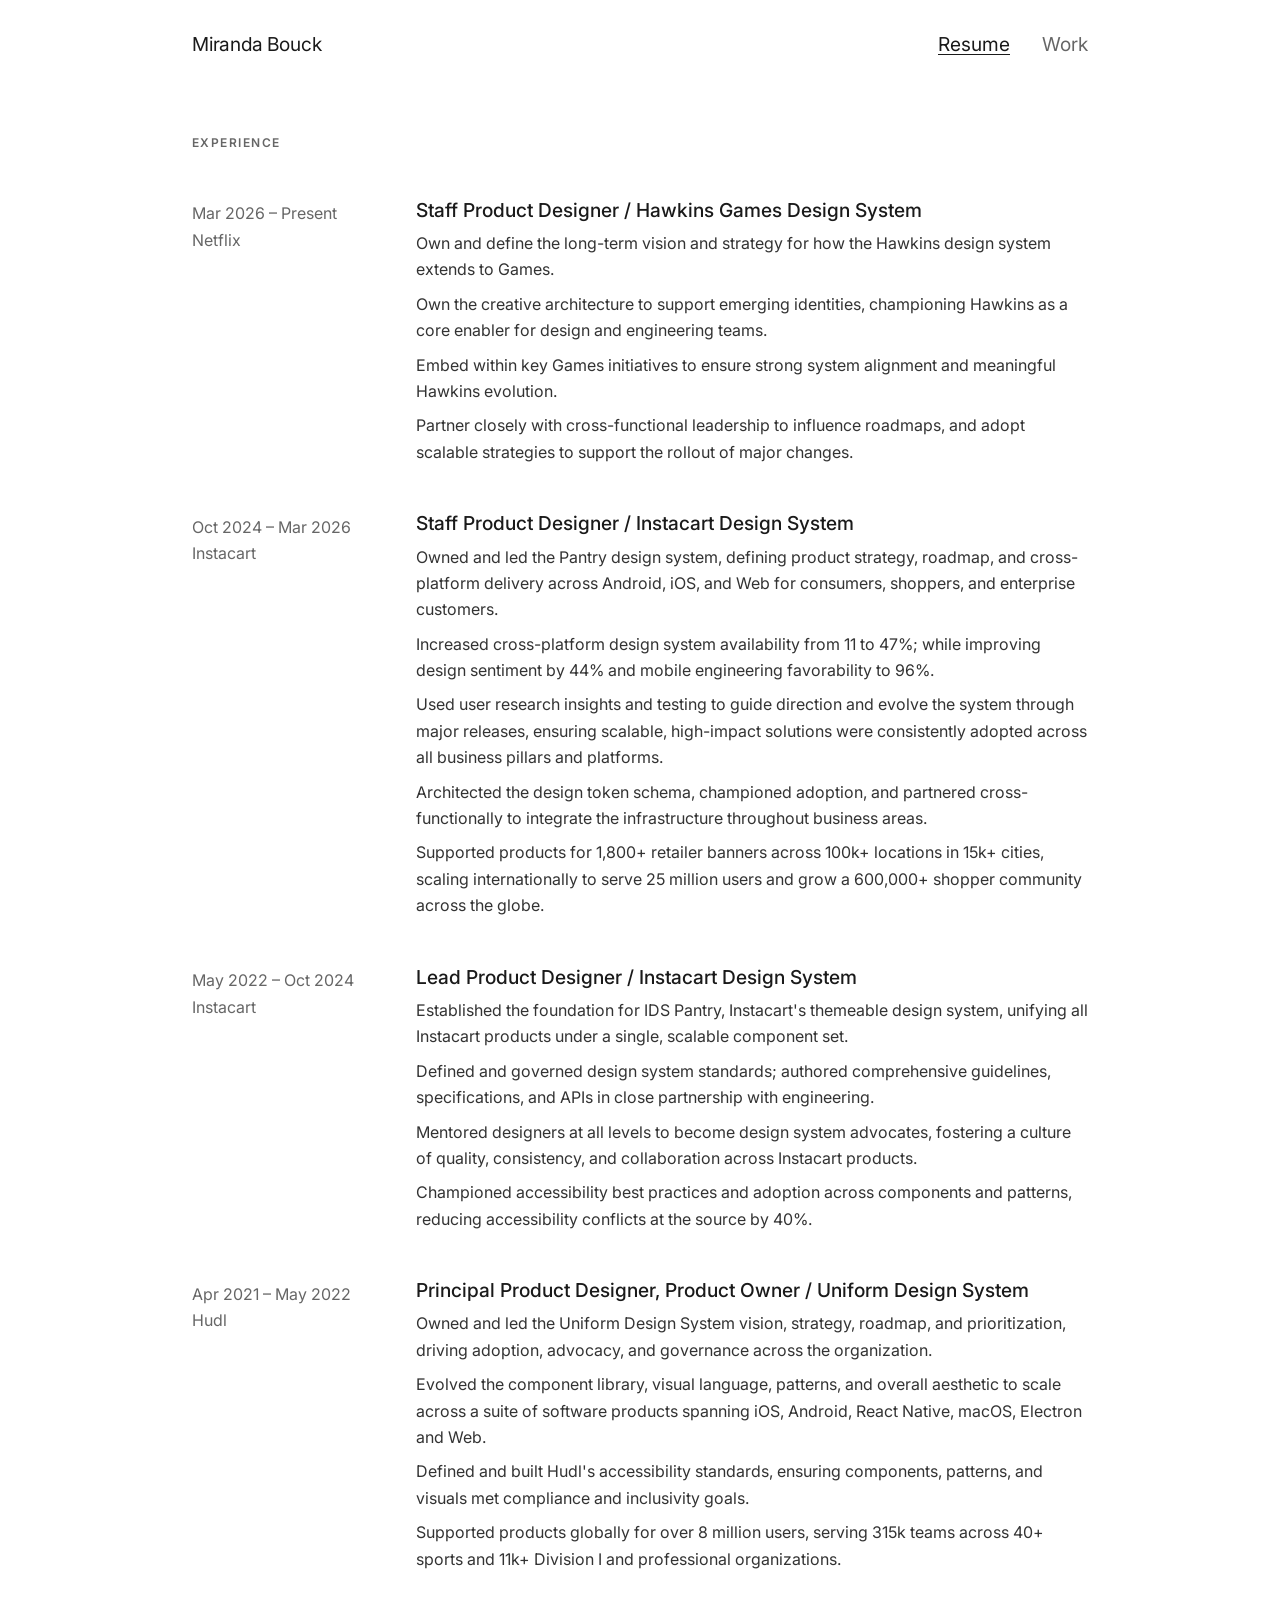
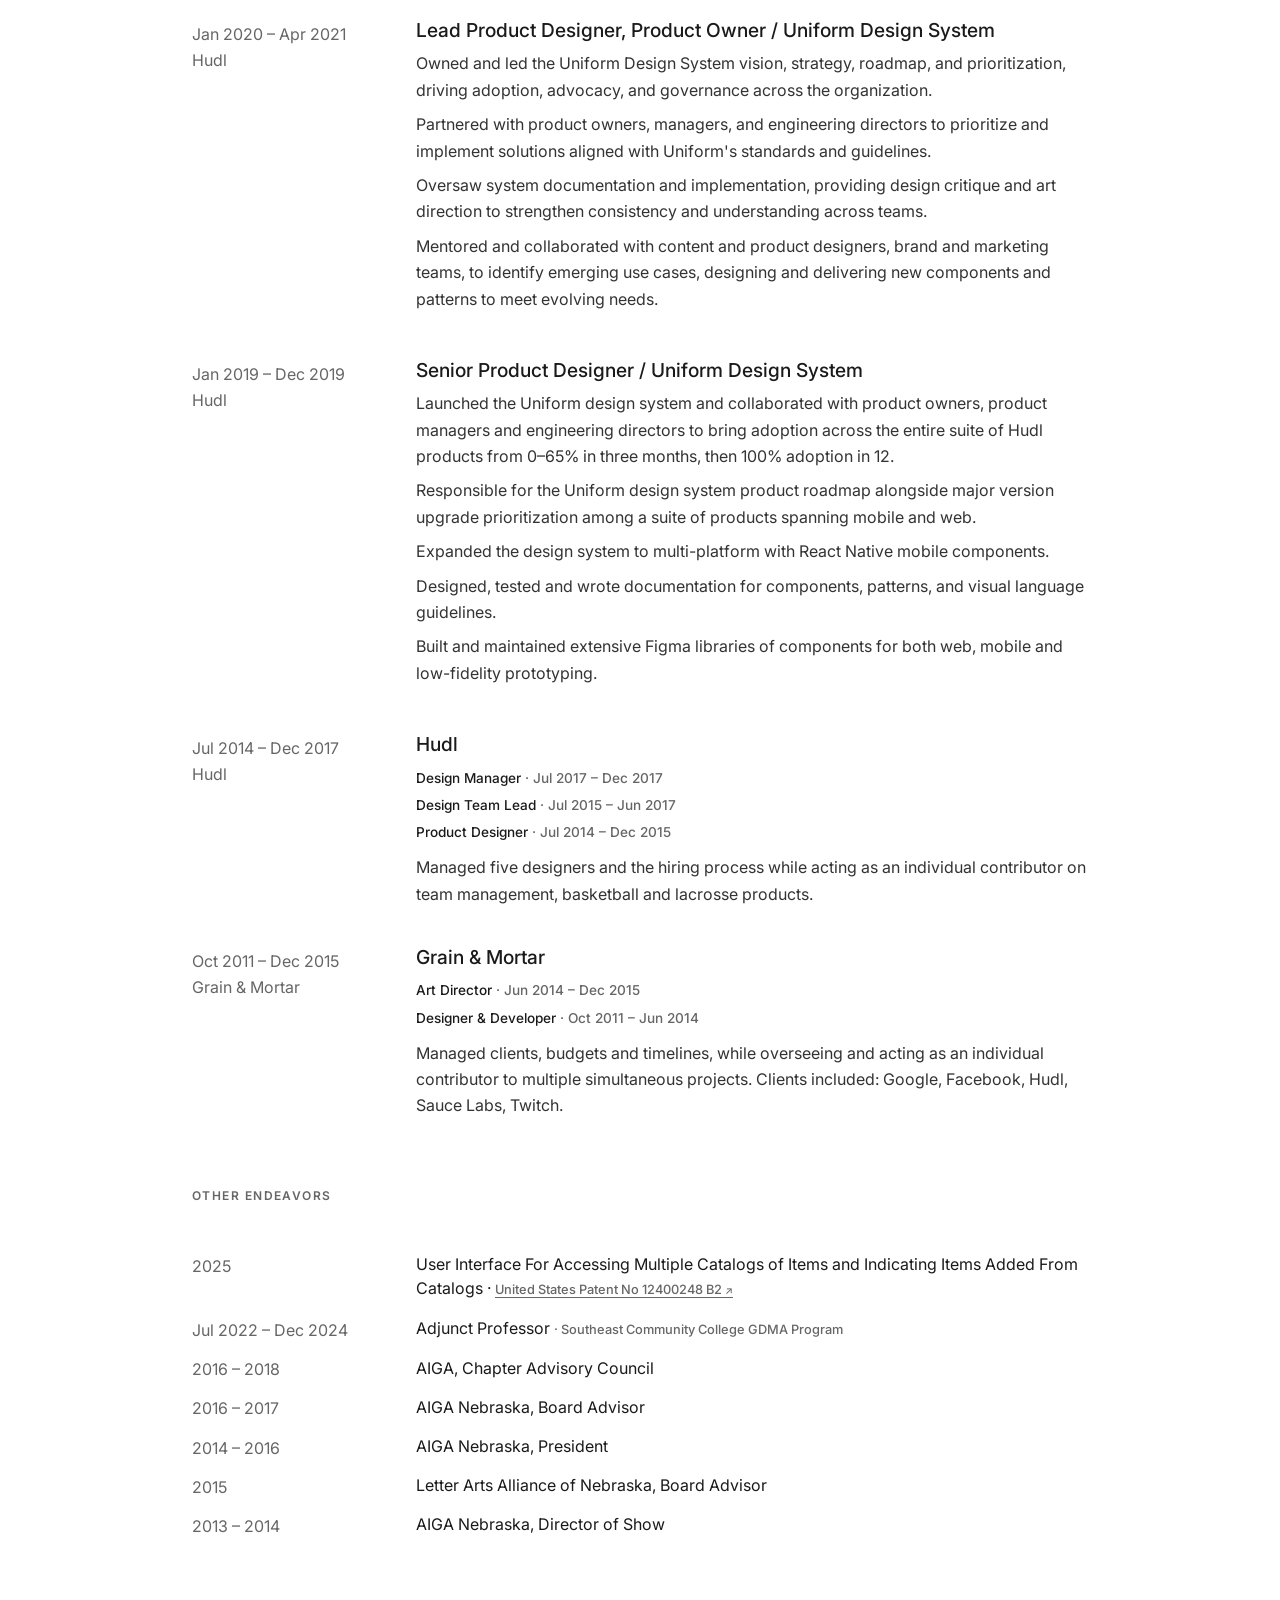
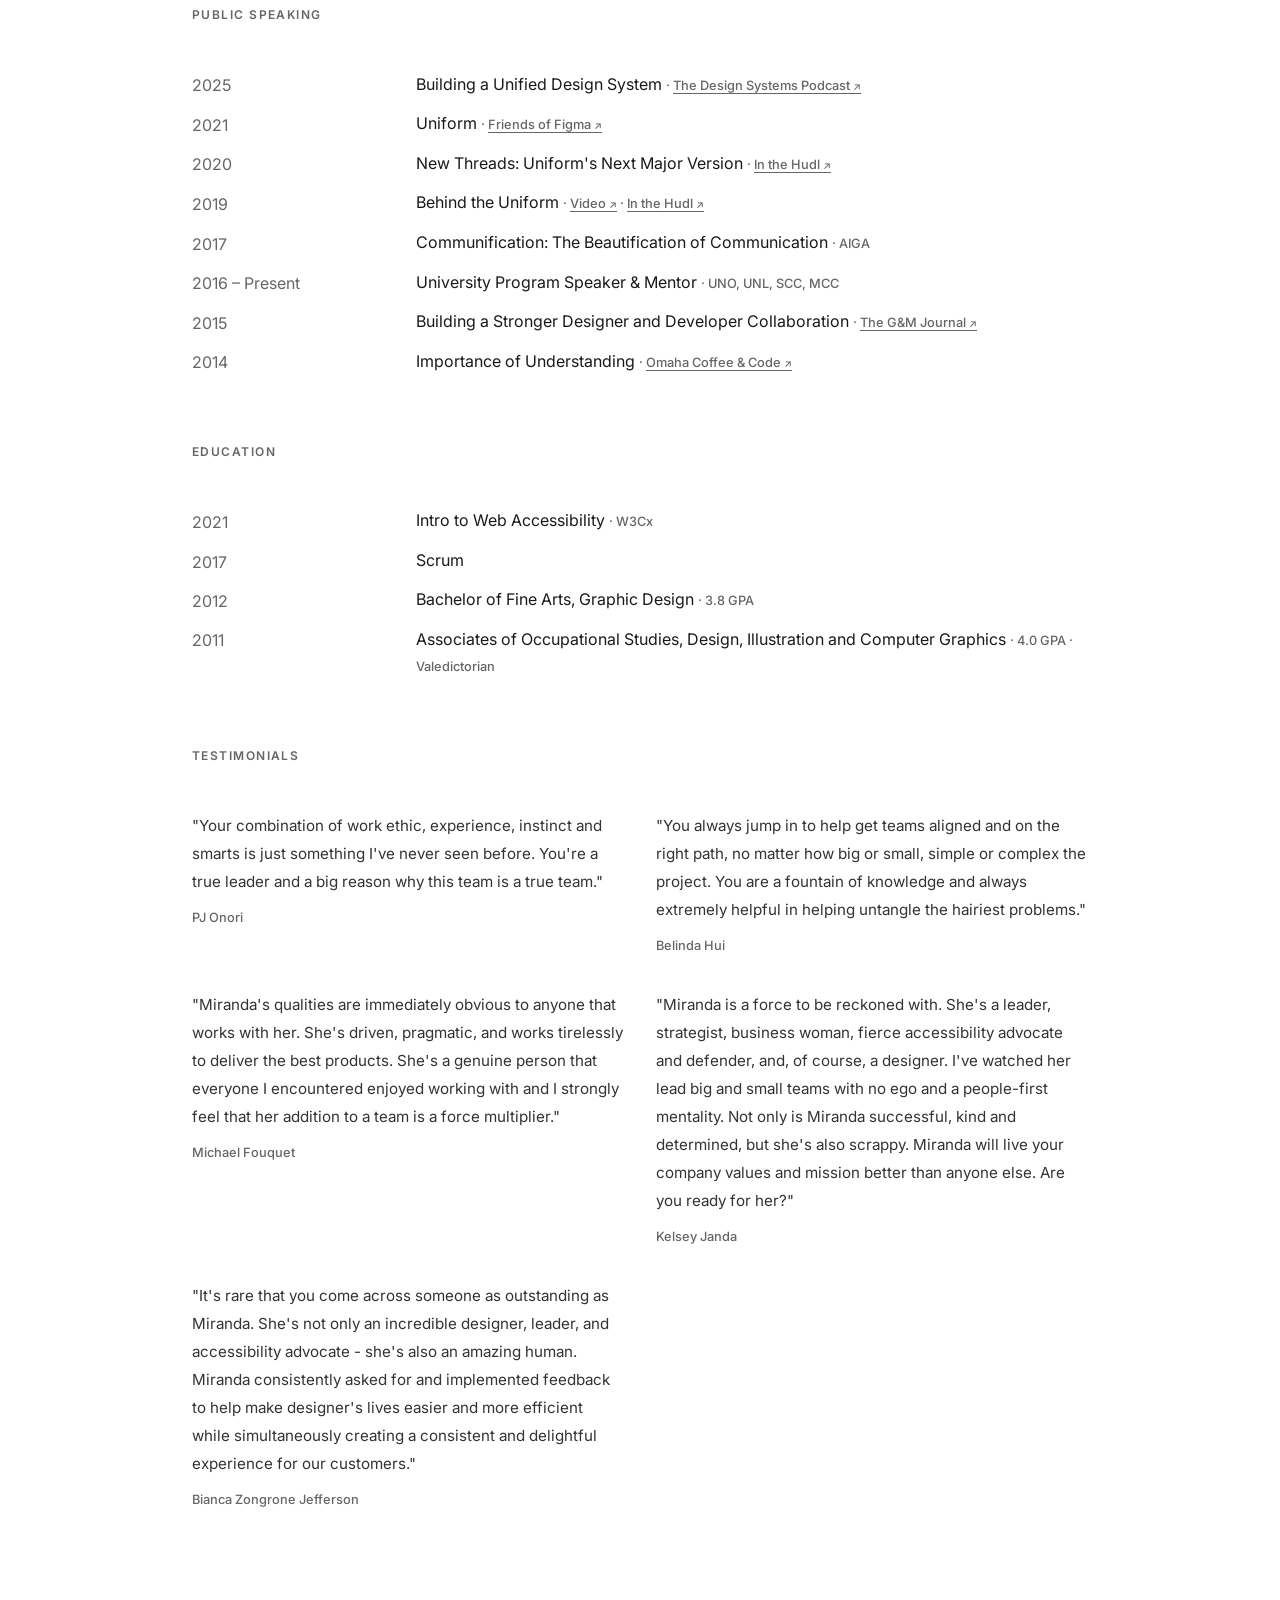
==== commit f0c106cd: "update resume and accessibility" ====
--- a/resume/index.html
+++ b/resume/index.html
@@ -7,21 +7,23 @@
   <link rel="preconnect" href="https://fonts.googleapis.com" />
   <link rel="preconnect" href="https://fonts.gstatic.com" crossorigin />
   <link href="https://fonts.googleapis.com/css2?family=Inter:wght@400;500;600&display=swap" rel="stylesheet" />
+  <link rel="icon" type="image/svg+xml" href="../favicon.svg" />
   <link rel="stylesheet" href="../styles.css" />
 </head>
 <body>
+  <a href="#main-content" class="skip-link">Skip to main content</a>
 
   <header>
     <nav>
       <a href="/" class="nav-logo">Miranda Bouck</a>
-      <ul class="nav-links">
+      <ul class="nav-links" role="list">
         <li><a href="/resume" class="active">Resume</a></li>
         <li><a href="/work">Work</a></li>
       </ul>
     </nav>
   </header>
 
-  <main>
+  <main id="main-content">
 
     <!-- Experience -->
     <section>
@@ -29,16 +31,33 @@
 
       <div class="experience-entry">
         <div class="entry-meta">
-          <div class="entry-date">Oct 2024 – Present</div>
+          <div class="entry-date">Mar 2026 – Present</div>
+          <div class="entry-company">Netflix</div>
+        </div>
+        <div class="entry-content">
+          <div class="entry-title">Staff Product Designer / Hawkins Games Design System</div>
+          <ul class="entry-bullets" role="list">
+            <li>Own and define the long-term vision and strategy for how the Hawkins design system extends to Games.</li>
+            <li>Own the creative architecture to support emerging identities, championing Hawkins as a core enabler for design and engineering teams.</li>
+            <li>Embed within key Games initiatives to ensure strong system alignment and meaningful Hawkins evolution.</li>
+            <li>Partner closely with cross-functional leadership to influence roadmaps, and adopt scalable strategies to support the rollout of major changes.</li>
+          </ul>
+        </div>
+      </div>
+
+      <div class="experience-entry">
+        <div class="entry-meta">
+          <div class="entry-date">Oct 2024 – Mar 2026</div>
           <div class="entry-company">Instacart</div>
         </div>
         <div class="entry-content">
           <div class="entry-title">Staff Product Designer / Instacart Design System</div>
-          <ul class="entry-bullets">
+          <ul class="entry-bullets" role="list">
             <li>Owned and led the Pantry design system, defining product strategy, roadmap, and cross-platform delivery across Android, iOS, and Web for consumers, shoppers, and enterprise customers.</li>
             <li>Increased cross-platform design system availability from 11 to 47%; while improving design sentiment by 44% and mobile engineering favorability to 96%.</li>
             <li>Used user research insights and testing to guide direction and evolve the system through major releases, ensuring scalable, high-impact solutions were consistently adopted across all business pillars and platforms.</li>
             <li>Architected the design token schema, championed adoption, and partnered cross-functionally to integrate the infrastructure throughout business areas.</li>
+<li>Supported products for 1,800+ retailer banners across 100k+ locations in 15k+ cities, scaling internationally to serve 25 million users and grow a 600,000+ shopper community across the globe.</li>
           </ul>
         </div>
       </div>
@@ -50,7 +69,7 @@
         </div>
         <div class="entry-content">
           <div class="entry-title">Lead Product Designer / Instacart Design System</div>
-          <ul class="entry-bullets">
+          <ul class="entry-bullets" role="list">
             <li>Established the foundation for IDS Pantry, Instacart's themeable design system, unifying all Instacart products under a single, scalable component set.</li>
             <li>Defined and governed design system standards; authored comprehensive guidelines, specifications, and APIs in close partnership with engineering.</li>
             <li>Mentored designers at all levels to become design system advocates, fostering a culture of quality, consistency, and collaboration across Instacart products.</li>
@@ -65,11 +84,12 @@
           <div class="entry-company">Hudl</div>
         </div>
         <div class="entry-content">
-          <div class="entry-title">Principal Product Designer, Product Owner</div>
-          <ul class="entry-bullets">
+          <div class="entry-title">Principal Product Designer, Product Owner / Uniform Design System</div>
+          <ul class="entry-bullets" role="list">
             <li>Owned and led the Uniform Design System vision, strategy, roadmap, and prioritization, driving adoption, advocacy, and governance across the organization.</li>
             <li>Evolved the component library, visual language, patterns, and overall aesthetic to scale across a suite of software products spanning iOS, Android, React Native, macOS, Electron and Web.</li>
             <li>Defined and built Hudl's accessibility standards, ensuring components, patterns, and visuals met compliance and inclusivity goals.</li>
+            <li>Supported products globally for over 8 million users, serving 315k teams across 40+ sports and 11k+ Division I and professional organizations.</li>
           </ul>
         </div>
       </div>
@@ -80,8 +100,8 @@
           <div class="entry-company">Hudl</div>
         </div>
         <div class="entry-content">
-          <div class="entry-title">Lead Product Designer, Product Owner</div>
-          <ul class="entry-bullets">
+          <div class="entry-title">Lead Product Designer, Product Owner / Uniform Design System</div>
+          <ul class="entry-bullets" role="list">
             <li>Owned and led the Uniform Design System vision, strategy, roadmap, and prioritization, driving adoption, advocacy, and governance across the organization.</li>
             <li>Partnered with product owners, managers, and engineering directors to prioritize and implement solutions aligned with Uniform's standards and guidelines.</li>
             <li>Oversaw system documentation and implementation, providing design critique and art direction to strengthen consistency and understanding across teams.</li>
@@ -96,8 +116,8 @@
           <div class="entry-company">Hudl</div>
         </div>
         <div class="entry-content">
-          <div class="entry-title">Senior Product Designer</div>
-          <ul class="entry-bullets">
+          <div class="entry-title">Senior Product Designer / Uniform Design System</div>
+          <ul class="entry-bullets" role="list">
             <li>Launched the Uniform design system and collaborated with product owners, product managers and engineering directors to bring adoption across the entire suite of Hudl products from 0–65% in three months, then 100% adoption in 12.</li>
             <li>Responsible for the Uniform design system product roadmap alongside major version upgrade prioritization among a suite of products spanning mobile and web.</li>
             <li>Expanded the design system to multi-platform with React Native mobile components.</li>
@@ -114,7 +134,7 @@
         </div>
         <div class="entry-content">
           <div class="entry-title">Hudl</div>
-          <ul class="entry-roles">
+          <ul class="entry-roles" role="list">
             <li><span class="role-title">Design Manager</span> · Jul 2017 – Dec 2017</li>
             <li><span class="role-title">Design Team Lead</span> · Jul 2015 – Jun 2017</li>
             <li><span class="role-title">Product Designer</span> · Jul 2014 – Dec 2015</li>
@@ -130,7 +150,7 @@
         </div>
         <div class="entry-content">
           <div class="entry-title">Grain &amp; Mortar</div>
-          <ul class="entry-roles">
+          <ul class="entry-roles" role="list">
             <li><span class="role-title">Art Director</span> · Jun 2014 – Dec 2015</li>
             <li><span class="role-title">Designer &amp; Developer</span> · Oct 2011 – Jun 2014</li>
           </ul>
@@ -145,7 +165,7 @@
 
       <div class="list-entry">
         <div class="list-date">2025</div>
-        <div class="list-content">User Interface For Accessing Multiple Catalogs of Items and Indicating Items Added From Catalogs · <span class="sub">United States Patent No 12300248</span></div>
+        <div class="list-content">User Interface For Accessing Multiple Catalogs of Items and Indicating Items Added From Catalogs · <span class="sub"><a href="/resume/US_12400248_B2.pdf" target="_blank" rel="noopener">United States Patent No 12400248 B2</a></span></div>
       </div>
       <div class="list-entry">
         <div class="list-date">Jul 2022 – Dec 2024</div>
@@ -179,15 +199,19 @@
 
       <div class="list-entry">
         <div class="list-date">2025</div>
-        <div class="list-content">Building a Unified Design System <span class="sub">· Knapsack Podcast</span></div>
+        <div class="list-content">Building a Unified Design System <span class="sub">· <a href="https://www.knapsack.cloud/blog/building-a-unified-design-system-for-instacarts-multi-product-ecosystem-lessons-for-success-from-miranda-bouck" target="_blank" rel="noopener">The Design Systems Podcast</a></span></div>
       </div>
       <div class="list-entry">
         <div class="list-date">2021</div>
-        <div class="list-content">Friends of Figma</div>
+        <div class="list-content">Uniform <span class="sub">· <a href="https://youtu.be/x2UnuAwhiWo?si=gm6AbqHa9O8xgq4Y&t=1479" target="_blank" rel="noopener">Friends of Figma</a></span></div>
+      </div>
+      <div class="list-entry">
+        <div class="list-date">2020</div>
+        <div class="list-content">New Threads: Uniform's Next Major Version <span class="sub">· <a href="https://medium.com/in-the-hudl/new-threads-uniforms-next-major-version-41406dbf2e30" target="_blank" rel="noopener">In the Hudl</a></span></div>
       </div>
       <div class="list-entry">
         <div class="list-date">2019</div>
-        <div class="list-content">Behind the Uniform</div>
+        <div class="list-content">Behind the Uniform <span class="sub">· <a href="https://vimeo.com/350323394" target="_blank" rel="noopener">Video</a> · <a href="https://medium.com/in-the-hudl/behind-the-uniform-12d8fead23de" target="_blank" rel="noopener">In the Hudl</a></span></div>
       </div>
       <div class="list-entry">
         <div class="list-date">2017</div>
@@ -199,11 +223,11 @@
       </div>
       <div class="list-entry">
         <div class="list-date">2015</div>
-        <div class="list-content">Building a Stronger Designer and Developer Collaboration</div>
+        <div class="list-content">Building a Stronger Designer and Developer Collaboration <span class="sub">· <a href="https://medium.com/the-g-m-journal/building-a-stronger-designer-and-developer-collaboration-a0e5167ffacb" target="_blank" rel="noopener">The G&amp;M Journal</a></span></div>
       </div>
       <div class="list-entry">
         <div class="list-date">2014</div>
-        <div class="list-content">Importance of Understanding <span class="sub">· Omaha Coffee &amp; Code</span></div>
+        <div class="list-content">Importance of Understanding <span class="sub">· <a href="https://www.slideshare.net/slideshow/the-importance-of-understanding-designers-developers/42275895" target="_blank" rel="noopener">Omaha Coffee &amp; Code</a></span></div>
       </div>
     </section>
 
@@ -264,5 +288,6 @@
 
   </main>
 
+  <script src="/scripts.js"></script>
 </body>
 </html>
--- a/styles.css
+++ b/styles.css
@@ -11,13 +11,16 @@
 :root {
   --color-bg: #ffffff;
   --color-text: #1a1a1a;
+  --color-text-secondary: #333333;
   --color-muted: #666666;
   --color-border: #e0e0e0;
   --font-sans: 'Inter', -apple-system, BlinkMacSystemFont, 'Segoe UI', Helvetica, Arial, sans-serif;
-  --max-width: 960px;
-  --nav-height: 90px;
-  --col-left: 175px;
+  --max-width: 60rem;
+  --nav-height: 5.625rem;
+  --col-left: 11rem;
   --col-gap: 3rem;
+  --radius: 8px;
+  --underline-offset: 3px;
 }
 
 html {
@@ -36,6 +39,30 @@
 a {
   color: inherit;
   text-decoration: none;
+}
+
+a:focus-visible {
+  outline: 2px solid var(--color-text);
+  outline-offset: 2px;
+  border-radius: 2px;
+}
+
+.skip-link {
+  position: absolute;
+  top: -10rem;
+  left: 1rem;
+  background: var(--color-text);
+  color: var(--color-bg);
+  padding: 0.5rem 1rem;
+  border-radius: var(--radius);
+  font-size: 0.875rem;
+  font-weight: 500;
+  z-index: 200;
+  transition: top 0.1s;
+}
+
+.skip-link:focus {
+  top: 0.5rem;
 }
 
 /* ============================================
@@ -64,7 +91,7 @@
 
 .nav-logo {
   font-size: 1.2rem;
-  font-weight: 500;
+  font-weight: 400;
   letter-spacing: -0.01em;
 }
 
@@ -82,17 +109,19 @@
   font-size: 1.2rem;
   font-weight: 400;
   color: var(--color-muted);
-  transition: color 0.2s, opacity 0.2s;
+  transition: opacity 0.2s;
 }
 
 .nav-links a:hover {
   opacity: 0.6;
   text-decoration: underline;
-  text-underline-offset: 3px;
+  text-underline-offset: var(--underline-offset);
 }
 
 .nav-links a.active {
   color: var(--color-text);
+  text-decoration: underline;
+  text-underline-offset: var(--underline-offset);
 }
 
 /* ============================================
@@ -110,7 +139,7 @@
    ============================================ */
 
 .home-bio {
-  max-width: 680px;
+  max-width: 42.5rem;
 }
 
 .home-bio p {
@@ -123,18 +152,36 @@
   margin-bottom: 0;
 }
 
-/* Shared link affordance */
+/* ============================================
+   Shared link affordance
+   ============================================ */
+
+.home-bio a,
+.entry-title a,
+.list-content a,
+.back-link a,
+p.work-note a,
+figcaption.work-note a {
+  text-decoration: underline;
+  text-underline-offset: var(--underline-offset);
+  transition: opacity 0.2s;
+}
 
 .home-bio a,
 .entry-title a {
-  text-decoration: underline;
-  text-underline-offset: 3px;
-  transition: opacity 0.2s;
+  font-weight: 400;
 }
 
 .home-bio a:hover,
-.entry-title a:hover {
+.entry-title a:hover,
+.list-content a:hover,
+.back-link a:hover {
   opacity: 0.5;
+}
+
+p.work-note a:hover,
+figcaption.work-note a:hover {
+  opacity: 0.6;
 }
 
 /* ============================================
@@ -149,7 +196,8 @@
   margin-bottom: 0;
 }
 
-section > h2 {
+section > h2,
+.back-link {
   font-size: 0.75rem;
   font-weight: 600;
   letter-spacing: 0.12em;
@@ -242,7 +290,7 @@
 .entry-bullets li,
 .entry-description {
   font-size: 1rem;
-  color: #333;
+  color: var(--color-text-secondary);
   line-height: 1.65rem;
 }
 
@@ -279,9 +327,6 @@
   font-size: 0.8rem;
   color: var(--color-muted);
   font-weight: 500;
-}
-
-.testimonial cite {
   font-style: normal;
 }
 
@@ -296,28 +341,13 @@
 .testimonial blockquote {
   font-size: 0.95rem;
   line-height: 1.75rem;
-  color: #333;
+  color: var(--color-text-secondary);
   margin-bottom: 0.5rem;
 }
 
 /* ============================================
    Writing / Post
    ============================================ */
-
-.post {
-  max-width: 680px;
-}
-
-.post-header {
-  margin-bottom: 2.5rem;
-}
-
-.post-title {
-  font-size: 1.5rem;
-  font-weight: 500;
-  line-height: 1.3;
-  margin-bottom: 0.4rem;
-}
 
 .post-date {
   display: block;
@@ -336,23 +366,156 @@
   margin-bottom: 0;
 }
 
-/* Writing list link affordance */
-
-.list-content a {
-  text-decoration: underline;
-  text-underline-offset: 3px;
-  transition: opacity 0.2s;
-}
-
-.list-content a:hover {
-  opacity: 0.5;
+/* ============================================
+   Work page images
+   ============================================ */
+
+.work-image {
+  width: 100%;
+  height: auto;
+  border-radius: var(--radius);
+  border: 1px solid rgba(36, 37, 41, 0.12);
+  margin-bottom: 2.5rem;
+  display: block;
+}
+
+.work-video-wrapper {
+  position: relative;
+  height: 0;
+  padding-bottom: 56.25%;
+  border-radius: var(--radius);
+  border: 1px solid rgba(36, 37, 41, 0.12);
+  margin-bottom: 2.5rem;
+  overflow: hidden;
+}
+
+.work-video-poster {
+  position: absolute;
+  top: 0;
+  left: 0;
+  width: 100%;
+  height: 100%;
+  padding: 0;
+  background: none;
+  border: none;
+  cursor: pointer;
+  text-decoration: none;
+}
+
+.work-video-poster .work-image {
+  width: 100%;
+  height: 100%;
+  object-fit: cover;
+  margin-bottom: 0;
+  border-radius: 0;
+  border: none;
+  display: block;
+}
+
+.work-play-btn {
+  position: absolute;
+  top: 50%;
+  left: 50%;
+  transform: translate(-50%, -50%);
+  width: 64px;
+  height: 64px;
+  pointer-events: none;
+  z-index: 2;
+}
+
+.work-video-wrapper::after {
+  content: '';
+  position: absolute;
+  inset: 0;
+  background: rgba(0, 0, 0, 0.1);
+  transition: background 0.15s ease;
+  pointer-events: none;
+  z-index: 1;
+}
+
+.work-video-wrapper:hover::after {
+  background: rgba(217, 49, 8, 0.2);
+}
+
+.work-video-wrapper.is-playing::after {
+  display: none;
+}
+
+.work-video-wrapper.is-playing .work-video-poster {
+  display: none;
+}
+
+.work-video-wrapper iframe {
+  position: absolute;
+  top: 0;
+  left: 0;
+  width: 100%;
+  height: 100%;
+  border: 0;
+}
+
+p.work-note,
+figcaption.work-note {
+  font-size: 0.85rem;
+  color: var(--color-muted);
+}
+
+p.work-note {
+  margin-top: 2.5rem;
+}
+
+/* GIF pause wrapper */
+
+.gif-wrapper {
+  position: relative;
+  margin-bottom: 2.5rem;
+}
+
+.gif-wrapper img {
+  margin-bottom: 0;
+}
+
+.gif-play-btn {
+  position: absolute;
+  bottom: 0.75rem;
+  right: 0.75rem;
+  background: rgba(0, 0, 0, 0.55);
+  color: #fff;
+  border: none;
+  border-radius: var(--radius);
+  padding: 0.3rem 0.65rem;
+  font-size: 0.75rem;
+  font-family: var(--font-sans);
+  font-weight: 500;
+  cursor: pointer;
+  letter-spacing: 0.02em;
+}
+
+.gif-play-btn:focus-visible {
+  outline: 2px solid #fff;
+  outline-offset: 2px;
+}
+
+/* External link icon */
+
+.external-link-icon {
+  font-size: 0.8em;
+}
+
+.work-image-caption {
+  margin-top: -1.5rem;
+  margin-bottom: 1.75rem;
+}
+
+.post-body .entry-title {
+  margin-top: 1rem;
 }
 
 /* ============================================
    Responsive
    ============================================ */
 
-@media (max-width: 700px) {
+@media (max-width: 43.75em) {
   main {
     padding-top: calc(var(--nav-height) + 3rem);
   }
@@ -378,3 +541,10 @@
     grid-template-columns: 1fr;
   }
 }
+
+@media (prefers-reduced-motion: reduce) {
+  *, *::before, *::after {
+    transition-duration: 0.01ms !important;
+    animation-duration: 0.01ms !important;
+  }
+}
